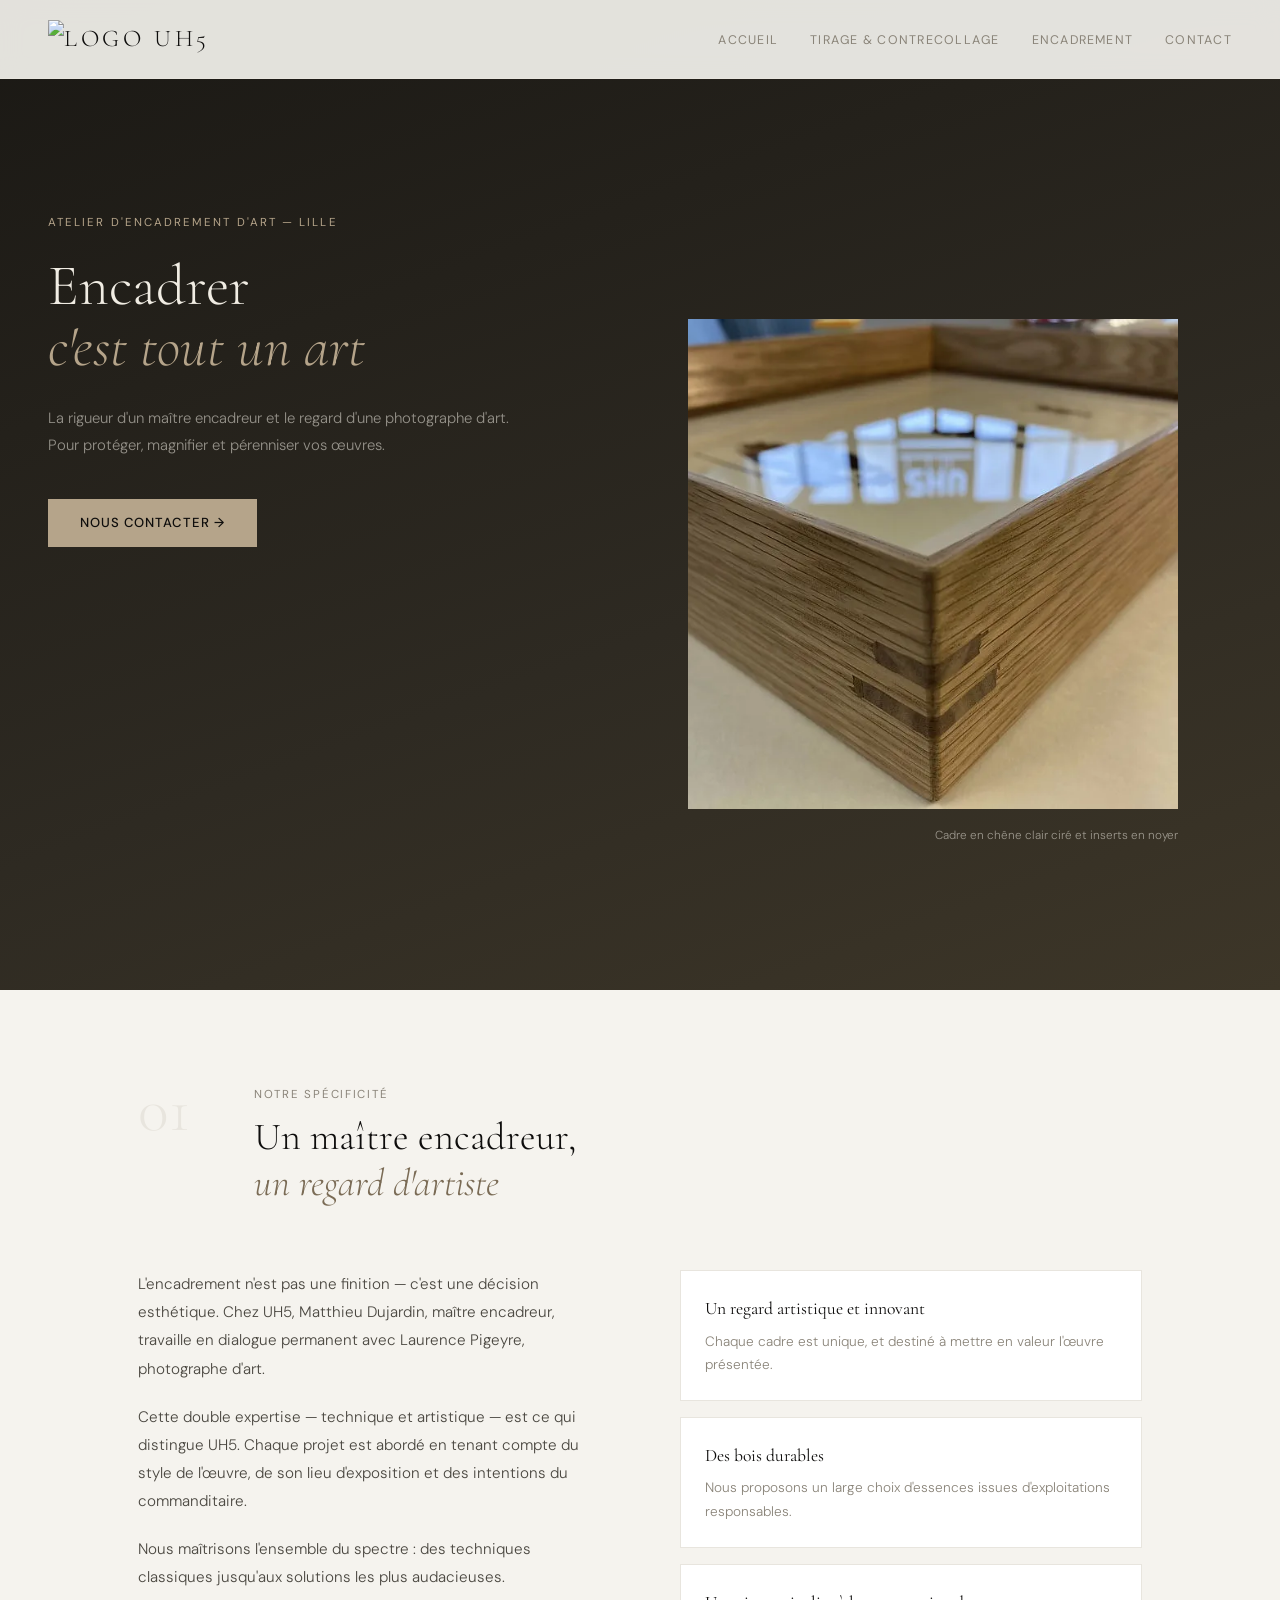
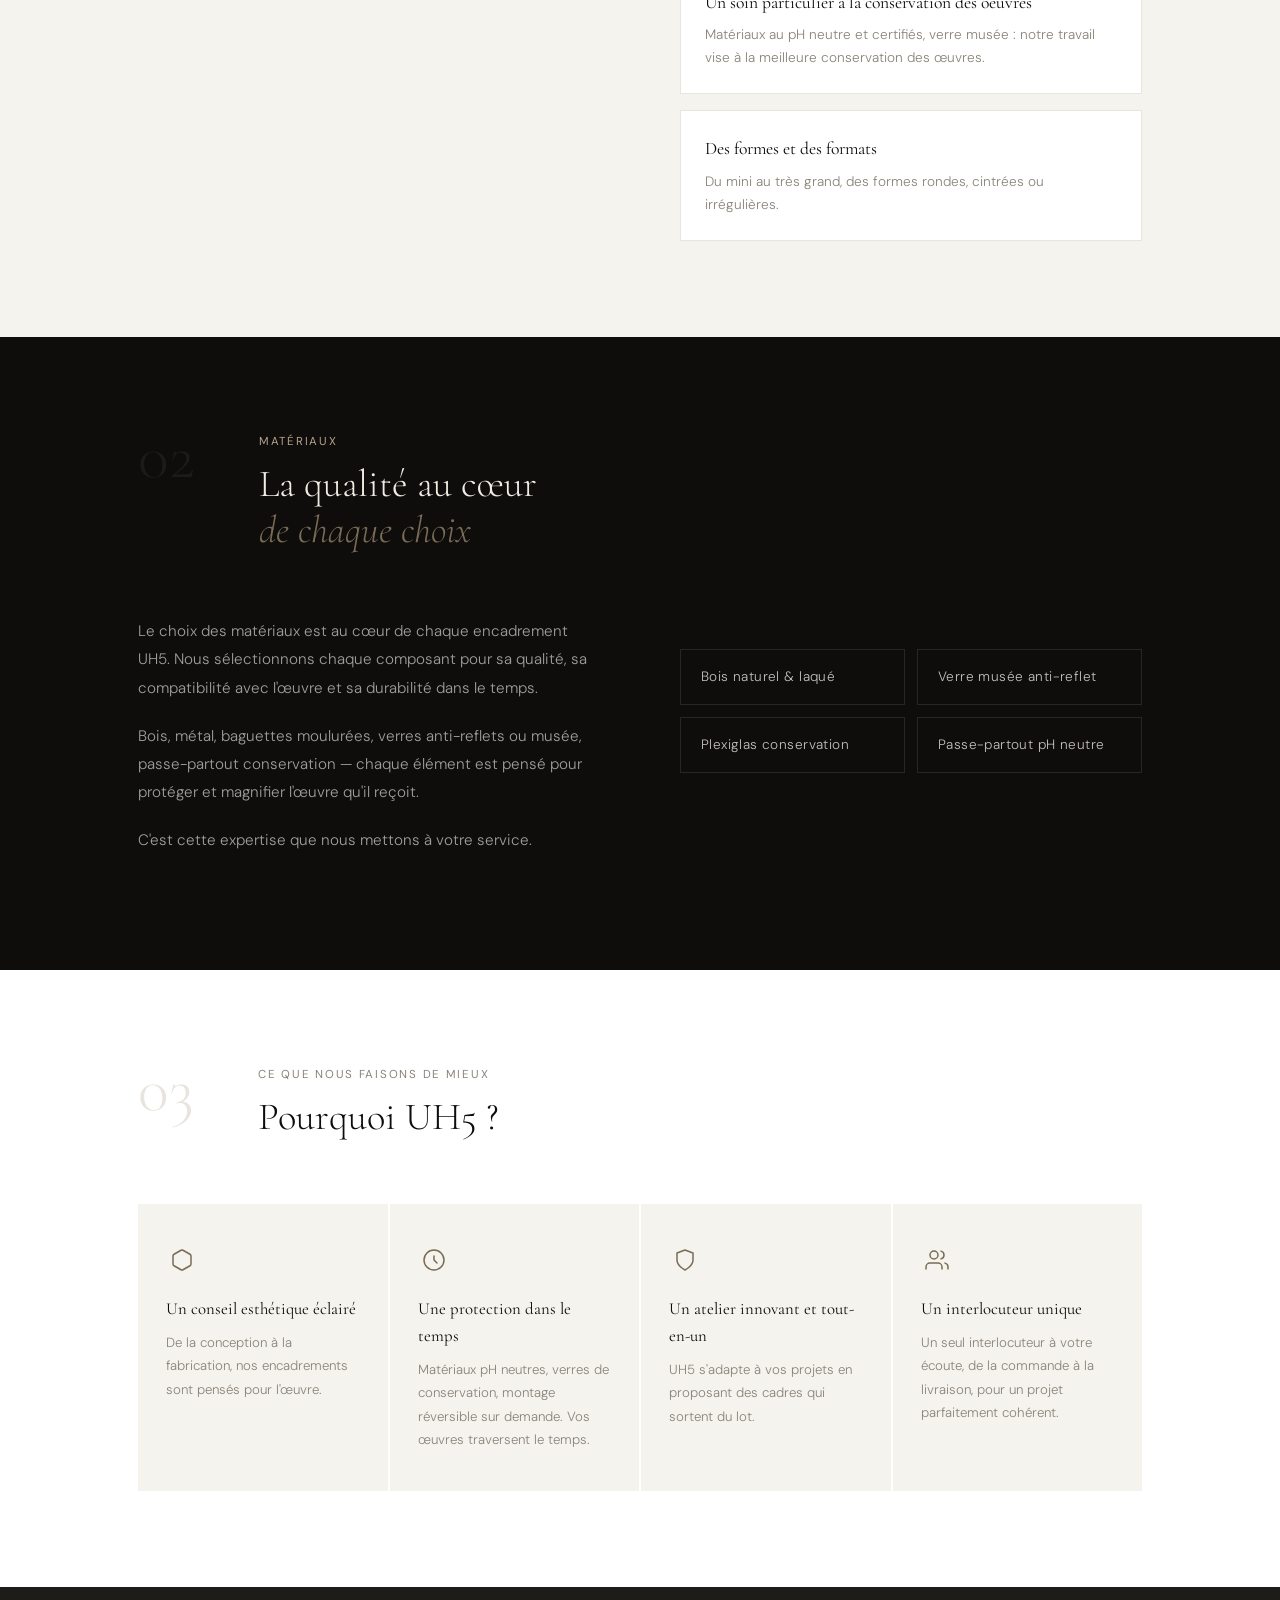
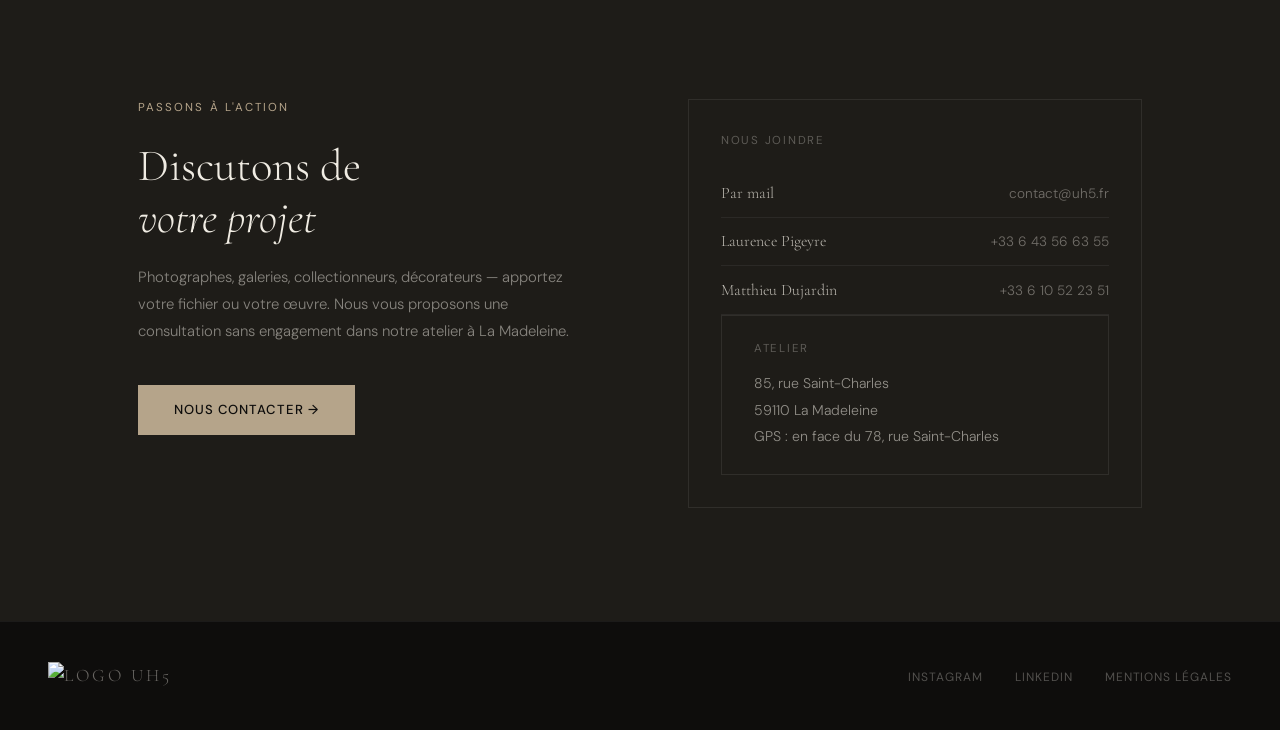
==== encadrement.html @ 442717b1 "MAJ après relecture Mai" ====
<!DOCTYPE html>
<html lang="fr">
<head>
  <meta charset="UTF-8">
  <meta name="viewport" content="width=device-width, initial-scale=1.0">
  <title>Encadrement sur-mesure à Lille – Maître Encadreur – UH5</title>
  <meta name="description" content="UH5 encadre vos œuvres, photographies et documents avec la rigueur d'un maître encadreur et le regard d'une photographe d'art. Atelier à La Madeleine, Lille (Nord). Sur-mesure, conservation, galerie.">
  <meta name="keywords" content="encadrement sur-mesure Lille, encadreur Roubaix, encadrement œuvre d'art Nord, caisse américaine Hauts-de-France, encadrement galerie Lille, encadrement photo fine art, maître encadreur Hauts-de-France">
  <link rel="canonical" href="https://www.uh5.fr/encadrement.html">
  <link rel="preconnect" href="https://fonts.googleapis.com">
  <link rel="preconnect" href="https://fonts.gstatic.com" crossorigin>
  <link href="https://fonts.googleapis.com/css2?family=Cormorant+Garamond:ital,wght@0,300;0,400;0,500;1,300;1,400&family=DM+Sans:wght@300;400;500&display=swap" rel="stylesheet">
  <link rel="stylesheet" href="style.css">
  <script src="https://github.com/ninefortyonestudio/uxnote/releases/download/v1.0.0/uxnote.min-v1.0.0.js"></script>
    <link rel="icon" href="./favicon.ico" type="image/x-icon">
  <link rel="shortcut icon" href="./favicon.ico" type="image/x-icon">


  
</head>
<body>

<!-- Navigation -->
  <nav>
    <a href="/" class="nav-logo"><img class="nav-logo-img" src="img/logo-uh5.png" alt="Logo UH5"></a>
    

    <ul class="nav-links">
      <li><a href="index.html">Accueil</a></li>
      <li><a href="tirage-contrecollage.html">Tirage & Contrecollage</a></li>
      <li><a href="encadrement.html">Encadrement</a></li>
     <!-- <li><a href="none">Journal</a></li> -->
      <li><a href="#contact">Contact</a></li>
    </ul>

    <button class="nav-burger" id="burger" aria-label="Menu" aria-expanded="false">
      <span></span>
      <span></span>
      <span></span>
    </button>
  </nav>

  <!-- Menu overlay -->
  <div class="nav-menu" id="nav-menu" role="dialog" aria-label="Navigation principale">
    <ul>
      <li><a href="index.html">Accueil</a></li>
      <li><a href="tirage-contrecollage.html">Tirage & Contrecollage</a></li>
      <li><a href="encadrement.html">Encadrement</a></li>
    <!--  <li><a href="xx">Journal</a></li> -->
      <li><a href="#contact">Contact</a></li>
    </ul>
    <div class="nav-menu-footer">
      <div class="nav-menu-address">
        85, rue Saint-Charles<br>
        59110 La Madeleine
      </div>
      <div class="nav-menu-tel">
        +33 6 43 56 63 55<br>
        +33 6 10 52 23 51
      </div>
    </div>
  </div>


<!-- Hero split -->
  <section class="hero">
    <div class="hero-left">
      <div class="hero-grain"></div>
      <div class="hero-left-content">
       <span class="hero-eyebrow">Atelier d'encadrement d'art — Lille</span>
        <h1 class="hero-title">Encadrer<br><em>c'est tout un art</em></h1>
        <p class="hero-tagline">La rigueur d'un maître encadreur et le regard d'une photographe d'art. Pour protéger, magnifier et pérenniser vos œuvres.</p>
        <a href="#contact" class="hero-cta">Nous contacter →</a>
      </div>
    </div>
     <div class="hero-right">
      <div class="hero-right-image-container">
      <img src="img/chene clair_DxO2.webp" alt="Atelier UH5 — Encadrement sur-mesure" class="hero-right-image">
       <p class="hero-legende">Cadre en chêne clair ciré et inserts en noyer</p>
      </div>
    </div>
  </section>


  <!-- Tirage Fine Art -->
  <section class="tirage-section">
    <div class="container">
      <div class="section-header">
        <div class="section-num">01</div>
        <div>
          <div class="section-label">Notre spécificité</div>
          <h2 class="section-title">Un maître encadreur,<br><em>un regard d'artiste</em></h2>
        </div>
      </div>
      <div class="tirage-grid">
        <div class="tirage-body">
          <p>L'encadrement n'est pas une finition — c'est une décision esthétique. Chez UH5, Matthieu Dujardin, maître encadreur, travaille en dialogue permanent avec Laurence Pigeyre, photographe d'art.</p>
          <p>Cette double expertise — technique et artistique — est ce qui distingue UH5. Chaque projet est abordé en tenant compte du style de l'œuvre, de son lieu d'exposition et des intentions du commanditaire.</p>
          <p>Nous maîtrisons l'ensemble du spectre : des techniques classiques jusqu'aux solutions les plus audacieuses.</p>

          
        </div>
        <div class="tirage-cards">
          <div class="tirage-card">
            <h3>Un regard artistique et innovant</h3>
            <p>Chaque cadre est unique, et destiné à mettre en valeur l'œuvre présentée.</p>
          </div>
          <div class="tirage-card">
            <h3>Des bois durables</h3>
            <p>Nous proposons un large choix d'essences issues d'exploitations responsables.</p>
          </div>
          <div class="tirage-card">
            <h3>Un soin particulier à la conservation des oeuvres</h3>
            <p>Matériaux au pH neutre et certifiés, verre musée : notre travail vise à la meilleure conservation des œuvres.</div>
          <div class="tirage-card">
            <h3>Des formes et des formats</h3>
            <p>Du mini au très grand, des formes rondes, cintrées ou irrégulières.</p>
          </div>
        </div>
      </div>
    </div>
  </section>

  <!-- Contrecollage -->
  <section class="contrecollage-section">
    <div class="container">
      <div class="section-header">
        <div class="section-num">02</div>
        <div>
          <div class="section-label">Matériaux</div>
          <h2 class="section-title">La qualité au cœur<br><em>de chaque choix</em></em></h2>
        </div>
      </div>
      <div class="cc-grid">
        <div class="cc-body">
          <p>Le choix des matériaux est au cœur de chaque encadrement UH5. Nous sélectionnons chaque composant pour sa qualité, sa compatibilité avec l'œuvre et sa durabilité dans le temps.</p>
          <p>Bois, métal, baguettes moulurées, verres anti-reflets ou musée, passe-partout conservation — chaque élément est pensé pour protéger et magnifier l'œuvre qu'il reçoit.</p>
          <p> C'est cette expertise que nous mettons à votre service.</p>
      
          
        </div>
        <div class="cc-supports">


            <div class="cc-support">Bois naturel & laqué</div>
            <div class="cc-support">Verre musée anti-reflet</div>
            <div class="cc-support">Plexiglas conservation</div>
            <div class="cc-support">Passe-partout pH neutre</div>
    
          </div>
      </div>
    </div>
  </section>

  <!-- Benefits -->
  <section class="benefits-section">
    <div class="container">
      <div class="section-header">
        <div class="section-num" style="color: var(--light-gray);">03</div>
        <div>
          <div class="section-label">Ce que nous faisons de mieux</div>
          <h2 class="section-title">Pourquoi UH5 ?</h2>
        </div>
      </div>
      <div class="benefits-grid">
        <div class="benefit-item">
          <div class="benefit-icon">
            <svg width="24" height="24" viewBox="0 0 24 24" fill="none" stroke-width="1.5" stroke-linecap="round" stroke-linejoin="round">
              <path d="M21 16V8a2 2 0 0 0-1-1.73l-7-4a2 2 0 0 0-2 0l-7 4A2 2 0 0 0 3 8v8a2 2 0 0 0 1 1.73l7 4a2 2 0 0 0 2 0l7-4A2 2 0 0 0 21 16z"/>
            </svg>
          </div>
          <h3>Un conseil esthétique éclairé</h3>
          <p>De la conception à la fabrication, nos encadrements sont pensés pour l'œuvre.</p>
        </div>
        <div class="benefit-item">
          <div class="benefit-icon">
             <svg width="24" height="24" viewBox="0 0 24 24" fill="none" stroke-width="1.5" stroke-linecap="round" stroke-linejoin="round">
              <circle cx="12" cy="12" r="10"/><path d="M12 8v4l3 3"/>
            </svg>
          </div>
          <h3>Une protection dans le temps</h3>
          <p>Matériaux pH neutres, verres de conservation, montage réversible sur demande. Vos œuvres traversent le temps.</p>
        </div>
        <div class="benefit-item">
          <div class="benefit-icon">
            <svg width="24" height="24" viewBox="0 0 24 24" fill="none" stroke-width="1.5" stroke-linecap="round" stroke-linejoin="round">
              <path d="M12 22s8-4 8-10V5l-8-3-8 3v7c0 6 8 10 8 10z"/>
            </svg>
          </div>
          <h3>Un atelier innovant et tout-en-un</h3>
          <p>UH5 s'adapte à vos projets en proposant des cadres qui sortent du lot.</p>
       </p>
        </div>
        <div class="benefit-item">
          <div class="benefit-icon">
            <svg width="24" height="24" viewBox="0 0 24 24" fill="none" stroke-width="1.5" stroke-linecap="round" stroke-linejoin="round">
              <path d="M17 21v-2a4 4 0 0 0-4-4H5a4 4 0 0 0-4 4v2"/><circle cx="9" cy="7" r="4"/><path d="M23 21v-2a4 4 0 0 0-3-3.87"/><path d="M16 3.13a4 4 0 0 1 0 7.75"/>
            </svg>
          </div>
          <h3>Un interlocuteur unique</h3>
          <p>Un seul interlocuteur à votre écoute, de la commande à la livraison, pour un projet parfaitement cohérent.</p>
        </div>
      </div>
    </div>
  </section>



 <!-- CTA / Contact -->
  <section class="cta-section" id="contact">
    <div class="container">
      <div class="cta-grid">
        <div class="cta-left">
          <div class="cta-eyebrow">Passons à l'action</div>
          <h2 class="cta-title">Discutons de<br><em>votre projet</em></h2>
          <p class="cta-text">Photographes, galeries, collectionneurs, décorateurs — apportez votre fichier ou votre œuvre. Nous vous proposons une consultation sans engagement dans notre atelier à La Madeleine.</p>
          <div class="cta-buttons">
            <a href="/cdn-cgi/l/email-protection#90f3fffee4f1f3e4d0e5f8a5bef6e2" class="btn-primary">Nous contacter →</a>
            </div>
        </div>
        <div class="cta-right">
          <div class="contact-block">
            <div class="contact-block-title">Nous joindre</div>
            <div class="contact-person">
              <span class="contact-name">Par mail</span>
              <span class="contact-tel">contact@uh5.fr</span>
            </div>
             <div class="contact-person">
              <span class="contact-name">Laurence Pigeyre</span>
               <span><a class="contact-tel" href="tel:0643566355">+33 6 43 56 63 55</a></span>
            </div>
            <div class="contact-person">
              <span class="contact-name">Matthieu Dujardin</span>
              <span><a class="contact-tel" href="tel:0610522351">+33 6 10 52 23 51</a></span>
            </div>
          <div class="address-block">
            <div class="address-title">Atelier</div>
            <div class="address-text">
              85, rue Saint-Charles<br>
              59110 La Madeleine<br>
              GPS : en face du 78, rue Saint-Charles
            </div>
          </div>
        </div>
      </div>
    </div>
  </section>

  <!-- Footer -->
  <footer>
    <span class="footer-logo"><img class="nav-logo-img" src="img/logo-uh5-w.png" alt="Logo UH5"></span>
    
     <ul class="footer-links">
      <li><a href="https://www.instagram.com/uh5_roubaix/">Instagram</a></li>
      <li><a href="https://www.linkedin.com/company/uh5/">Linkedin</a></li>
      <li><a href="mentions_legales.html">Mentions légales</a></li>
      </ul>
  </footer>

  <script>
    const burger = document.getElementById('burger');
    const menu = document.getElementById('nav-menu');

    burger.addEventListener('click', () => {
      const isOpen = menu.classList.toggle('is-open');
      burger.classList.toggle('is-open', isOpen);
      burger.setAttribute('aria-expanded', isOpen);
      document.body.style.overflow = isOpen ? 'hidden' : '';
    });

    // Fermer le menu au clic sur un lien
    menu.querySelectorAll('a').forEach(link => {
      link.addEventListener('click', () => {
        menu.classList.remove('is-open');
        burger.classList.remove('is-open');
        burger.setAttribute('aria-expanded', 'false');
        document.body.style.overflow = '';
      });
    });

    // Fermer avec Échap
    document.addEventListener('keydown', e => {
      if (e.key === 'Escape' && menu.classList.contains('is-open')) {
        menu.classList.remove('is-open');
        burger.classList.remove('is-open');
        burger.setAttribute('aria-expanded', 'false');
        document.body.style.overflow = '';
        burger.focus();
      }
    });
  </script>

</body>
</html>
---- style.css ----
:root {
      --black: #0e0d0c;
      --off-white: #f5f3ee;
      --warm-gray: #8a8479;
      --light-gray: #e8e5de;
      --accent: #b5a48a;
      --accent-dark: #7a6b55;
      --text: #2a2925;
      --serif: 'Cormorant Garamond', Georgia, serif;
      --sans: 'DM Sans', sans-serif;
    }

    *, *::before, *::after { box-sizing: border-box; margin: 0; padding: 0; }
    html { scroll-behavior: smooth; }
    body {
      font-family: var(--sans);
      background: var(--off-white);
      color: var(--text);
      font-size: 16px;
      line-height: 1.6;
      -webkit-font-smoothing: antialiased;
    }

    /* ─── NAV ─── */
    nav {
      position: fixed;
      top: 0; left: 0; right: 0;
      z-index: 200;
      display: flex;
      align-items: center;
      justify-content: space-between;
      padding: 1.25rem 3rem;
      background: rgba(245, 243, 238, 0.92);
      backdrop-filter: blur(12px);
      border-bottom: 1px solid var(--light-gray);
    }
    .nav-logo {
      font-family: var(--serif);
      font-size: 1.5rem;
      font-weight: 300;
      letter-spacing: .15em;
      text-transform: uppercase;
      color: var(--black);
      text-decoration: none;
      position: relative;
      z-index: 201;
    }

       .nav-logo-img {
      size: 48px;
    }

    /* Burger button & nav links */

    .nav-links {
      display: flex;
      gap: 2rem;
      list-style: none;
    }
    .nav-links a {
      font-size: .78rem;
      font-weight: 400;
      letter-spacing: .1em;
      text-transform: uppercase;
      color: var(--warm-gray);
      text-decoration: none;
      transition: color .2s;
    }
    .nav-links a:hover { color: var(--text); }

    .nav-burger {
      display: flex;
      flex-direction: column;
      justify-content: center;
      gap: 5px;
      width: 32px;
      height: 32px;
      background: none;
      border: none;
      cursor: pointer;
      padding: 0;
      position: relative;
      z-index: 201;
    }
    .nav-burger span {
      display: block;
      height: 1px;
      background: var(--black);
      transition: transform .35s cubic-bezier(.4,0,.2,1), opacity .2s, width .3s;
      transform-origin: center;
    }
    .nav-burger span:nth-child(1) { width: 24px; }
    .nav-burger span:nth-child(2) { width: 16px; }
    .nav-burger span:nth-child(3) { width: 20px; }

    /* Open state */
    .nav-burger.is-open span:nth-child(1) {
      width: 22px;
      transform: translateY(6px) rotate(45deg);
    }
    .nav-burger.is-open span:nth-child(2) {
      opacity: 0;
      transform: scaleX(0);
    }
    .nav-burger.is-open span:nth-child(3) {
      width: 22px;
      transform: translateY(-6px) rotate(-45deg);
    }

    /* Menu overlay */
    .nav-menu {
      position: fixed;
      inset: 0;
      z-index: 199;
      background: rgba(245, 243, 238, 0.98);
      backdrop-filter: blur(20px);
      display: flex;
      flex-direction: column;
      justify-content: center;
      padding: 6rem 3rem 3rem;
      opacity: 0;
      pointer-events: none;
      transition: opacity .35s cubic-bezier(.4,0,.2,1);
    }
    .nav-menu.is-open {
      opacity: 1;
      pointer-events: all;
    }
    .nav-menu ul {
      list-style: none;
      margin-bottom: auto;
    }
    .nav-menu ul li {
      overflow: hidden;
    }
    .nav-menu ul li a {
      display: block;
      font-family: var(--serif);
      font-size: clamp(2rem, 5vw, 3.5rem);
      font-weight: 300;
      color: var(--black);
      text-decoration: none;
      line-height: 1.1;
      padding: .6rem 0;
      border-bottom: 1px solid var(--light-gray);
      transform: translateY(30px);
      opacity: 0;
      transition: color .2s, transform .4s cubic-bezier(.4,0,.2,1), opacity .4s cubic-bezier(.4,0,.2,1);
    }
    .nav-menu ul li a em {
      font-style: italic;
      color: var(--accent-dark);
    }
    .nav-menu.is-open ul li a {
      transform: translateY(0);
      opacity: 1;
    }
    .nav-menu.is-open ul li:nth-child(1) a { transition-delay: .05s; }
    .nav-menu.is-open ul li:nth-child(2) a { transition-delay: .1s; }
    .nav-menu.is-open ul li:nth-child(3) a { transition-delay: .15s; }
    .nav-menu.is-open ul li:nth-child(4) a { transition-delay: .2s; }
    .nav-menu.is-open ul li:nth-child(5) a { transition-delay: .25s; }
    .nav-menu ul li a:hover { color: var(--accent-dark); }
    .nav-menu ul li a.active { color: var(--accent-dark); }

    .nav-menu-footer {
      border-top: 1px solid var(--light-gray);
      padding-top: 2rem;
      display: flex;
      justify-content: space-between;
      align-items: flex-end;
      opacity: 0;
      transform: translateY(10px);
      transition: opacity .4s .3s, transform .4s .3s;
    }
    .nav-menu.is-open .nav-menu-footer {
      opacity: 1;
      transform: translateY(0);
    }
    .nav-menu-address {
      font-size: .75rem;
      letter-spacing: .12em;
      text-transform: uppercase;
      color: var(--warm-gray);
      line-height: 2;
    }
    .nav-menu-tel {
      text-align: right;
      font-size: .78rem;
      font-weight: 300;
      color: var(--warm-gray);
      line-height: 2;
    }

    /* ─── HERO ─── */
    .hero {
      min-height: 110vh;
      background: linear-gradient(160deg, #1a1814 0%, #2e2a22 60%, #3d3628 100%);
      display: grid;
      grid-template-columns: 1fr 1fr;
      position: relative;
      overflow: hidden;
    }
    .hero-left {
      
      display: block;
      flex-direction: column;
      justify-content: flex-end;
      padding: 7rem 3rem 3rem;
      position: relative;
      overflow: hidden;
    }
    .hero-grain {
      position: absolute;
      inset: 0;
      opacity: .04;
      
    }
    .hero-left-content { position: relative; z-index: 2; }
    .hero-eyebrow {
      display: inline-block;
      font-size: .72rem;
      font-weight: 400;
      letter-spacing: .18em;
      text-transform: uppercase;
      color: var(--accent);
      margin-bottom: 1.5rem;
    }
    .hero-title {
      font-family: var(--serif);
      font-size: clamp(2.8rem, 4.5vw, 5rem);
      font-weight: 300;
      line-height: 1.05;
      color: #f0ece3;
      margin-bottom: 1.75rem;
    }
    .hero-title em { font-style: italic; color: var(--accent); }
    .hero-tagline {
      font-size: .93rem;
      font-weight: 300;
      color: rgba(240,236,227,.55);
      line-height: 1.8;
      max-width: 90%;
      margin-bottom: 2.5rem;
    }
    .hero-legende {
      font-size: .73rem;
      font-weight: 300;
      color: rgba(240,236,227,.55);
      line-height: 1.8;
      max-width: 90%;
      margin-top: 1rem;
      margin-bottom: 1rem;
      text-align: end;
    }


    .hero-cta {
      display: inline-flex;
      align-items: center;
      gap: .75rem;
      padding: .85rem 2rem;
      background: var(--accent);
      color: var(--black);
      font-size: .82rem;
      font-weight: 500;
      letter-spacing: .08em;
      text-transform: uppercase;
      text-decoration: none;
      transition: background .2s, gap .2s;
    }
    .hero-cta:hover { background: #c4b49a; gap: 1rem; }


 
    .hero-right {
      display: flex;
      flex-direction: column;
      justify-content: flex-end;
      padding: 2rem 3rem 2rem;
      position: relative;
    }

 .hero-right-image-container {

      display: block;
    }


    .hero-right-image {
      display: block;
      width: 90%;
      aspect-ratio: 1 / 1;
      object-fit: cover;
      
    }

    .hero-right-top {
      position: absolute;
      top: 2rem; left: 3rem; right: 3rem;
    }

    /* ─── LAYOUT ─── */
    .container {
      max-width: 1100px;
      margin: 0 auto;
      padding: 0 3rem;
    }
    section { padding: 6rem 0; }

    .section-header {
      display: flex;
      align-items: flex-start;
      gap: 4rem;
      margin-bottom: 4rem;
    }
    .section-num {
      font-family: var(--serif);
      font-size: 4rem;
      font-weight: 300;
      color: var(--light-gray);
      line-height: 1;
      flex-shrink: 0;
      margin-top: -.5rem;
    }
    .section-label {
      font-size: .72rem;
      font-weight: 400;
      letter-spacing: .15em;
      text-transform: uppercase;
      color: var(--warm-gray);
      margin-bottom: .6rem;
    }
    .section-title {
      font-family: var(--serif);
      font-size: clamp(1.8rem, 3vw, 2.6rem);
      font-weight: 300;
      line-height: 1.2;
      color: var(--black);
    }
    .section-title em { font-style: italic; color: var(--accent-dark); }

    /* ─── QUI SOMMES-NOUS ─── */
    .about-section { background: var(--off-white); }
    .about-grid {
      display: grid;
      grid-template-columns: 1fr 1fr;
      gap: 5rem;
      align-items: start;
    }
    .about-body p {
      font-size: .95rem;
      font-weight: 300;
      line-height: 1.85;
      color: #4a4740;
      margin-bottom: 1.25rem;
    }
    .about-values {
      margin-top: 2rem;
      border-top: 1px solid var(--light-gray);
    }
    .about-value {
      display: flex;
      gap: 1.25rem;
      padding: 1.1rem 0;
      border-bottom: 1px solid var(--light-gray);
      align-items: baseline;
    }
    .about-value-label {
      font-size: .72rem;
      letter-spacing: .12em;
      text-transform: uppercase;
      color: var(--accent-dark);
      flex-shrink: 0;
      width: 90px;
    }
    .about-value p {
      font-size: .87rem;
      font-weight: 300;
      color: var(--warm-gray);
      line-height: 1.6;
      margin-bottom: 0;
    }
    .team-grid {
      display: flex;
      flex-direction: column;
      gap: 1px;
      background: var(--light-gray);
    }
    .team-member {
      background: #fff;
      padding: 1.75rem;
      display: flex;
      justify-content: space-between;
      align-items: flex-start;
      gap: 1.5rem;
    }
    .team-member-info { flex: 1; }
    .team-member-name {
      font-family: var(--serif);
      font-size: 1.25rem;
      font-weight: 400;
      color: var(--black);
      margin-bottom: .2rem;
    }
    .team-member-role {
      font-size: .75rem;
      letter-spacing: .1em;
      text-transform: uppercase;
      color: var(--warm-gray);
      margin-bottom: .6rem;
    }
    .team-member-desc {
      font-size: .85rem;
      font-weight: 300;
      color: var(--warm-gray);
      line-height: 1.7;
    }
    .team-member-initial {
      font-family: var(--serif);
      font-size: 3rem;
      font-weight: 300;
      color: var(--light-gray);
      line-height: 1;
      flex-shrink: 0;
    }

    /* ─── SERVICES ─── */
    .services-section { background: var(--black); }
    .services-section .section-num { color: rgba(255,255,255,.05); }
    .services-section .section-label { color: var(--accent); }
    .services-section .section-title { color: #f0ece3; }
    .services-grid {
      display: grid;
      grid-template-columns: repeat(3, 1fr);
      gap: 1px;
      background: rgba(255,255,255,.06);
    }
    .service-card {
      background: #1a1814;
      padding: 2.5rem 2rem 2rem;
      display: flex;
      flex-direction: column;
      gap: 1rem;
      transition: background .25s;
      position: relative;
      overflow: hidden;
    }
    .service-card::before {
      content: '';
      position: absolute;
      top: 0; left: 0; right: 0;
      height: 1px;
      background: var(--accent);
      transform: scaleX(0);
      transform-origin: left;
      transition: transform .3s;
    }
    .service-card:hover { background: #221e18; }
    .service-card:hover::before { transform: scaleX(1); }
    .service-card-num {
      font-family: var(--serif);
      font-size: .85rem;
      font-weight: 300;
      color: rgba(181,164,138,.4);
      letter-spacing: .1em;
    }
    .service-card h3 {
      font-family: var(--serif);
      font-size: 1.4rem;
      font-weight: 300;
      color: #f0ece3;
      line-height: 1.2;
    }
    .service-card p {
      font-size: .85rem;
      font-weight: 300;
      color: rgba(240,236,227,.5);
      line-height: 1.75;
      flex: 1;
    }
    .service-card-link {
      display: inline-flex;
      align-items: center;
      gap: .5rem;
      font-size: .78rem;
      letter-spacing: .1em;
      text-transform: uppercase;
      color: var(--accent);
      text-decoration: none;
      transition: gap .2s;
      margin-top: .5rem;
    }
    .service-card-link:hover { gap: .8rem; }
    .service-specs {
      margin-top: .5rem;
      padding-top: 1.25rem;
      border-top: 1px solid rgba(255,255,255,.07);
      display: flex;
      flex-direction: column;
      gap: .4rem;
    }
    .service-spec {
      font-size: .78rem;
      font-weight: 300;
      color: rgba(240,236,227,.3);
      display: flex;
      align-items: center;
      gap: .5rem;
    }
    .service-spec::before {
      content: '·';
      color: var(--accent);
    }

    /* ─── ENGAGEMENT ─── */
    .engagement-section { background: var(--off-white); border-top: 1px solid var(--light-gray); }
    .engagement-grid {
      display: grid;
      grid-template-columns: repeat(4, 1fr);
      gap: 2px;
      background: var(--light-gray);
    }
    .engagement-item {
      background: var(--off-white);
      padding: 2.5rem 2rem;
      transition: background .2s;
    }
    .engagement-item:hover { background: #eceae3; }
    .engagement-num {
      font-family: var(--serif);
      font-size: 2.5rem;
      font-weight: 300;
      color: var(--accent);
      line-height: 1;
      margin-bottom: 1rem;
    }
    .engagement-item h3 {
      font-family: var(--serif);
      font-size: 1.1rem;
      font-weight: 400;
      color: var(--black);
      margin-bottom: .5rem;
    }
    .engagement-item p {
      font-size: .85rem;
      font-weight: 300;
      color: var(--warm-gray);
      line-height: 1.75;
    }
   .divide-section { background: var(--black);padding: 0; height: 1px; }

    /* ─── RÉFÉRENCES ─── */
    .ref-section { background: var(--off-white); }

    .ref-header {
      display: flex;
      align-items: flex-start;
      gap: 4rem;
      margin-bottom: 4rem;
    }
    .ref-num {
      font-family: var(--serif);
      font-size: 4rem;
      font-weight: 300;
      color: var(--light-gray);
      line-height: 1;
      flex-shrink: 0;
      margin-top: -.5rem;
    }
    .ref-label {
      font-size: .72rem;
      font-weight: 400;
      letter-spacing: .15em;
      text-transform: uppercase;
      color: var(--warm-gray);
      margin-bottom: .6rem;
    }
    .ref-title {
      font-family: var(--serif);
      font-size: clamp(1.8rem, 3vw, 2.6rem);
      font-weight: 300;
      line-height: 1.2;
      color: var(--black);
    }
    .ref-title em { font-style: italic; color: var(--accent-dark); }
    .ref-subtitle {
      font-family: var(--sans);
      font-style: italic;
      font-size: .95rem;
      line-height: 1.85;
      font-weight: 300;
      color: #4a4740;
      margin-top: 1.25rem;
      margin-bottom: 1.25rem;

    }

    .ref-body {
      display: grid;
      grid-template-columns: 1fr 1fr;
      gap: 5rem;
      align-items: start;
    }

    /* Photos */
    .ref-photos {
      display: grid;
      grid-template-columns: 1fr 1fr;
      gap: 8px;
    }
    .ref-photo {
      background: var(--light-gray);
      overflow: hidden;
      aspect-ratio: 1 / 1;
    }
    .ref-photo--large {
      grid-column: span 2;
      aspect-ratio: 2 / 1;
    }
    .ref-photo img {
      width: 100%;
      height: 100%;
      object-fit: cover;
      display: block;
    }

    /* Clients */
    .ref-right {
      display: flex;
      flex-direction: column;
      gap: 3rem;
    }
    .ref-clients-label {
      font-size: .72rem;
      font-weight: 400;
      letter-spacing: .15em;
      text-transform: uppercase;
      color: var(--warm-gray);
      margin-bottom: 1.25rem;
    }
    .ref-clients-list {
      display: flex;
      flex-wrap: wrap;
      align-items: center;
      gap: .35rem .1rem;
      line-height: 1.8;
    }
    .ref-client-name {
      font-family: var(--serif);
      font-size: 1.1rem;
      font-weight: 400;
      color: var(--text);
    }
    .ref-client-sep {
      display: inline-block;
      width: 5px;
      height: 5px;
      border-radius: 50%;
      background: var(--accent);
      flex-shrink: 0;
      margin: 0 .5rem;
      vertical-align: middle;
    }

    /* Témoignage */
    .ref-testimonial {
      padding: 2rem;
      border: 1px solid var(--light-gray);
      background: #fff;
      position: relative;
    }
    .ref-testimonial::before {
      content: '\201C';
      font-family: var(--serif);
      font-size: 5rem;
      font-weight: 300;
      line-height: .8;
      color: var(--light-gray);
      position: absolute;
      top: 1.25rem;
      left: 1.5rem;
      pointer-events: none;
    }
    .ref-testimonial-text {
      font-family: var(--serif);
      font-size: 1.15rem;
      font-weight: 300;
      font-style: italic;
      line-height: 1.7;
      color: var(--text);
      padding-top: 2rem;
      position: relative;
      z-index: 1;
    }
    .ref-testimonial-author {
      margin-top: 1.25rem;
      padding-top: 1.25rem;
      border-top: 1px solid var(--light-gray);
    }
    .ref-testimonial-name {
      font-size: .88rem;
      font-weight: 400;
      color: var(--text);
    }
    .ref-testimonial-role {
      font-size: .75rem;
      letter-spacing: .1em;
      text-transform: uppercase;
      color: var(--warm-gray);
      margin-top: .15rem;
    }

      /* TIRAGE SECTION */
    .tirage-section { background: var(--off-white); }
    .tirage-grid {
      display: grid;
      grid-template-columns: 1fr 1fr;
      gap: 5rem;
      align-items: start;
    }
    .tirage-body p {
      font-size: .95rem;
      font-weight: 300;
      line-height: 1.85;
      color: #4a4740;
      margin-bottom: 1.25rem;
    }
    .specs-list {
      list-style: none;
      margin-top: 2rem;
      border-top: 1px solid var(--light-gray);
      padding-top: 1.5rem;
    }
    .specs-list li {
      display: flex;
      justify-content: space-between;
      align-items: baseline;
      padding: .65rem 0;
      border-bottom: 1px solid var(--light-gray);
      font-size: .85rem;
    }
    .specs-list .spec-key {
      font-weight: 300;
      color: var(--warm-gray);
      letter-spacing: .05em;
    }
    .specs-list .spec-val {
      font-weight: 400;
      color: var(--text);
      text-align: right;
    }
    .tirage-cards {
      display: flex;
      flex-direction: column;
      gap: 1rem;
    }
    .tirage-card {
      padding: 1.5rem;
      border: 1px solid var(--light-gray);
      background: #fff;
      position: relative;
      transition: border-color .2s;
    }
    .tirage-card:hover { border-color: var(--accent); }
    .tirage-card::before {
      content: '';
      position: absolute;
      top: 0; left: 0;
      width: 2px; height: 100%;
      background: var(--accent);
      transform: scaleY(0);
      transform-origin: top;
      transition: transform .25s;
    }
    .tirage-card:hover::before { transform: scaleY(1); }
    .tirage-card h3 {
      font-family: var(--serif);
      font-size: 1.1rem;
      font-weight: 400;
      margin-bottom: .4rem;
      color: var(--black);
    }
    .tirage-card p {
      font-size: .85rem;
      font-weight: 300;
      color: var(--warm-gray);
      line-height: 1.7;
    }

    /* CONTRE-COLLAGE */
    .contrecollage-section {
      background: var(--black);
      color: #f0ece3;
    }
    .contrecollage-section .section-num { color: rgba(255,255,255,.06); }
    .contrecollage-section .section-label { color: var(--accent); }
    .contrecollage-section .section-title { color: #f0ece3; }
    .cc-grid {
      display: grid;
      grid-template-columns: 1fr 1fr;
      gap: 5rem;
      align-items: start;
    }
    .cc-body p {
      font-size: .95rem;
      font-weight: 300;
      line-height: 1.85;
      color: rgba(240,236,227,.65);
      margin-bottom: 1.25rem;
    }
    .cc-supports {
      display: grid;
      grid-template-columns: 1fr 1fr;
      gap: .75rem;
      margin-top: 2rem;
    }
    .cc-support {
      padding: 1rem 1.25rem;
      border: 1px solid rgba(255,255,255,.1);
      font-size: .85rem;
      font-weight: 300;
      color: rgba(240,236,227,.8);
      letter-spacing: .03em;
    }
    .cc-process {
      padding-left: 2rem;
      border-left: 1px solid rgba(181,164,138,.2);
    }
    .cc-process-title {
      font-family: var(--serif);
      font-size: 1.3rem;
      font-weight: 300;
      color: var(--accent);
      margin-bottom: 2rem;
      font-style: italic;
    }
    .cc-step {
      display: flex;
      gap: 1.25rem;
      margin-bottom: 2rem;
    }
    .cc-step-num {
      font-family: var(--serif);
      font-size: .85rem;
      font-weight: 300;
      color: rgba(181,164,138,.5);
      padding-top: .1rem;
      flex-shrink: 0;
      width: 24px;
    }
    .cc-step-content h4 {
      font-size: .9rem;
      font-weight: 400;
      color: #f0ece3;
      margin-bottom: .25rem;
    }
    .cc-step-content p {
      font-size: .83rem;
      font-weight: 300;
      color: rgba(240,236,227,.5);
      line-height: 1.7;
      margin-bottom: 0;
    }

    /* BENEFITS */
    .benefits-section { background: #fff; }
    .benefits-grid {
      display: grid;
      grid-template-columns: repeat(4, 1fr);
      gap: 2px;
    }
    .benefit-item {
      padding: 2.5rem 1.75rem;
      background: var(--off-white);
      transition: background .2s;
    }
    .benefit-item:hover { background: #eceae3; }
    .benefit-icon {
      width: 32px;
      height: 32px;
      margin-bottom: 1.25rem;
      display: flex;
      align-items: center;
      justify-content: center;
    }
    .benefit-icon svg { stroke: var(--accent-dark); }
    .benefit-item h3 {
      font-family: var(--serif);
      font-size: 1.05rem;
      font-weight: 400;
      color: var(--black);
      margin-bottom: .5rem;
    }
    .benefit-item p {
      font-size: .83rem;
      font-weight: 300;
      color: var(--warm-gray);
      line-height: 1.75;
    }

   

    /* ─── CTA FINAL ─── */
     
    .cta-section {
      background: #1e1c18;
      padding: 7rem 0;
    }
    .cta-grid {
      display: grid;
      grid-template-columns: 1fr 1fr;
      gap: 6rem;
      align-items: start;
    }
    .cta-left { }
    .cta-eyebrow {
      font-size: .72rem;
      letter-spacing: .18em;
      text-transform: uppercase;
      color: var(--accent);
      margin-bottom: 1.5rem;
    }
    .cta-title {
      font-family: var(--serif);
      font-size: clamp(2rem, 3.5vw, 3rem);
      font-weight: 300;
      color: #f0ece3;
      line-height: 1.15;
      margin-bottom: 1.25rem;
    }
    .cta-title em { font-style: italic; }
    .cta-text {
      font-size: .93rem;
      font-weight: 300;
      color: rgba(240,236,227,.5);
      line-height: 1.8;
      margin-bottom: 2.5rem;
    }
    .cta-buttons {
      display: flex;
      gap: 1rem;
      flex-wrap: wrap;
    }
    .btn-primary {
      display: inline-flex;
      align-items: center;
      gap: .6rem;
      padding: .9rem 2.25rem;
      background: var(--accent);
      color: var(--black);
      font-size: .82rem;
      font-weight: 500;
      letter-spacing: .08em;
      text-transform: uppercase;
      text-decoration: none;
      transition: background .2s;
    }
    .btn-primary:hover { background: #c4b49a; }
    .btn-secondary {
      display: inline-flex;
      align-items: center;
      gap: .6rem;
      padding: .9rem 2.25rem;
      border: 1px solid rgba(255,255,255,.15);
      color: rgba(240,236,227,.65);
      font-size: .82rem;
      font-weight: 400;
      letter-spacing: .08em;
      text-transform: uppercase;
      text-decoration: none;
      transition: border-color .2s, color .2s;
    }
    .btn-secondary:hover { border-color: rgba(255,255,255,.4); color: #f0ece3; }

    .cta-right { }
    .contact-block {
      padding: 2rem;
      border: 1px solid rgba(255,255,255,.08);
      margin-bottom: 1px;
    }
    .contact-block-title {
      font-size: .72rem;
      letter-spacing: .15em;
      text-transform: uppercase;
      color: rgba(240,236,227,.3);
      margin-bottom: 1.25rem;
    }
    .contact-person {
      display: flex;
      justify-content: space-between;
      align-items: baseline;
      padding: .65rem 0;
      border-bottom: 1px solid rgba(255,255,255,.06);
    }
    .contact-person:last-child { border-bottom: none; }
    .contact-name {
      font-family: var(--serif);
      font-size: 1rem;
      font-weight: 300;
      color: rgba(240,236,227,.75);
    }
    .contact-tel {
      font-size: .85rem;
      font-weight: 300;
      color: rgba(240,236,227,.4);
      text-decoration: none;
      
      ;
    }
    .address-block {
      padding: 1.5rem 2rem;
      border: 1px solid rgba(255,255,255,.08);
    }
    .address-title {
      font-size: .72rem;
      letter-spacing: .15em;
      text-transform: uppercase;
      color: rgba(240,236,227,.3);
      margin-bottom: .75rem;
    }
    .address-text {
      font-size: .88rem;
      font-weight: 300;
      color: rgba(240,236,227,.55);
      line-height: 1.9;
    }

    /* ─── FOOTER ─── */
    footer {
      background: var(--black);
      padding: 2.5rem 3rem;
      display: flex;
      align-items: center;
      justify-content: space-between;
      border-top: 1px solid rgba(255,255,255,.06);
    }
    .footer-logo {
      font-family: var(--serif);
      font-size: 1.1rem;
      font-weight: 300;
      letter-spacing: .18em;
      text-transform: uppercase;
      color: rgba(240,236,227,.4);
    }
    .footer-links {
      display: flex;
      gap: 2rem;
      list-style: none;
    }
    .footer-links a {
      font-size: .75rem;
      letter-spacing: .08em;
      text-transform: uppercase;
      color: rgba(240,236,227,.3);
      text-decoration: none;
      transition: color .2s;
    }
    .footer-links a:hover { color: rgba(240,236,227,.7); }

    /* ─── ANIMATIONS ─── */
    @keyframes fadeUp {
      from { opacity: 0; transform: translateY(20px); }
      to { opacity: 1; transform: translateY(0); }
    }
    .hero-eyebrow { animation: fadeUp .7s ease both; }
    .hero-title { animation: fadeUp .7s .15s ease both; }
    .hero-tagline { animation: fadeUp .7s .3s ease both; }
    .hero-cta { animation: fadeUp .7s .45s ease both; }
    .hero-right-image {animation: fadeUp .7s .45s ease both; }
    .hero-legende {animation: fadeUp .7s .45s ease both; }


    /* ─── RESPONSIVE ─── */
    @media (max-width: 960px) {
    
      nav { padding: 1rem 1.5rem; }
      .nav-menu { padding: 5rem 1.5rem 2rem; }
      .hero { grid-template-columns: 1fr; min-height: auto; }
      .hero-left { min-height: 90vh; padding: 7rem 1.5rem 4rem; }
      .hero-right { padding: 3rem 1.5rem; }
      .hero-right-top { position: static; margin-bottom: 2rem; }
      .container { padding: 0 1.5rem; }
      section { padding: 4rem 0; }
      .about-grid { grid-template-columns: 1fr; gap: 3rem; }
      .services-grid { grid-template-columns: 1fr; }
      .engagement-grid { grid-template-columns: 1fr 1fr; }
      .section-header { gap: 1.5rem; }
      .section-num { font-size: 2.5rem; }
      .cta-grid { grid-template-columns: 1fr; gap: 3rem; }
      footer { flex-direction: column; gap: 1.5rem; text-align: center; }
      .footer-links { justify-content: center; }
       .ref-header { gap: 1.5rem; }
      .ref-num { font-size: 2.5rem; }
      .ref-body { grid-template-columns: 1fr; gap: 3rem; }
    }
    
    @media (max-width: 600px) {
      .engagement-grid { grid-template-columns: 1fr; }
      .cta-buttons { flex-direction: column; }
    }
    
    

    @media (width > 960px) {
    .nav-links {
    display : flex ;
      }
    .nav-burger {
    display : none ;
      }
    .hero-right-image-container {
      display : block;
    }
    }

     @media (width < 960px) {
   
    .nav-links {
    display : none ;
      }
    .nav-burger {
    display : flex ;  
    }
    .hero-right-image-container {
      display : none;
    }
     }
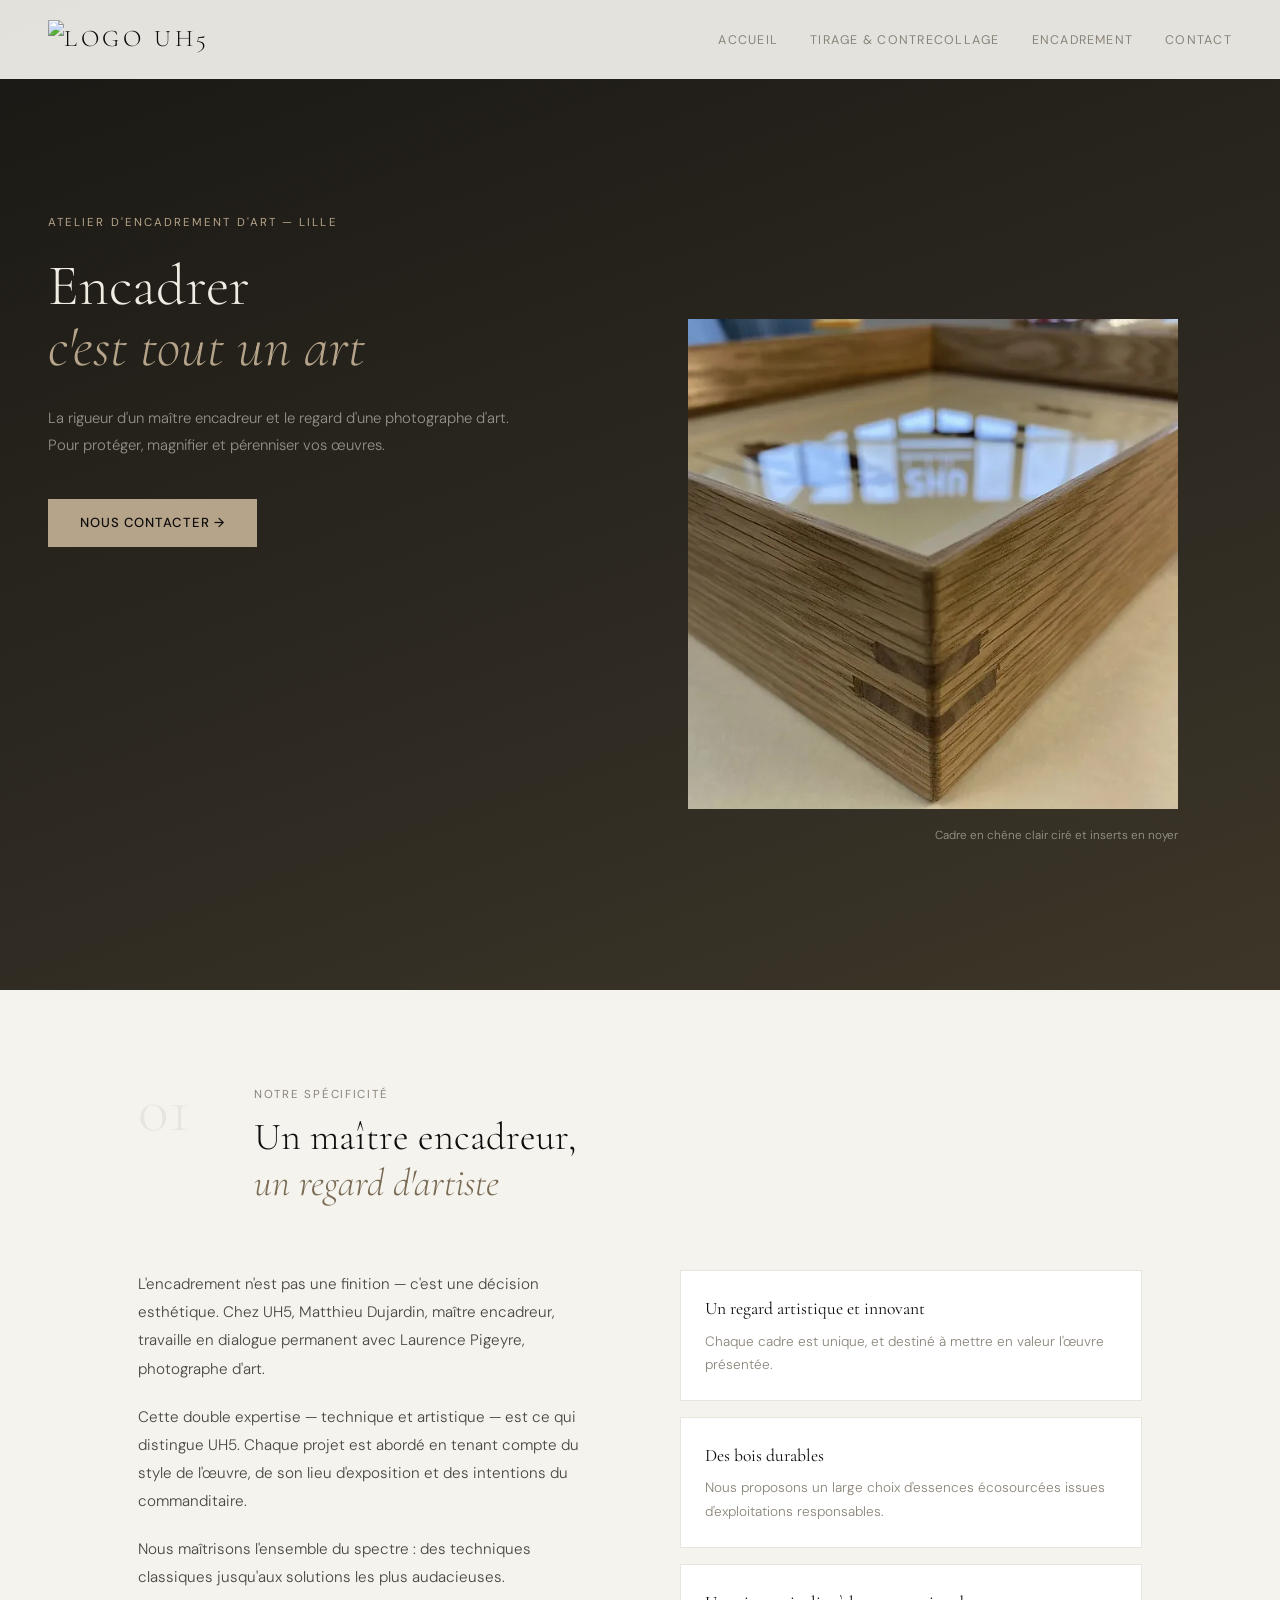
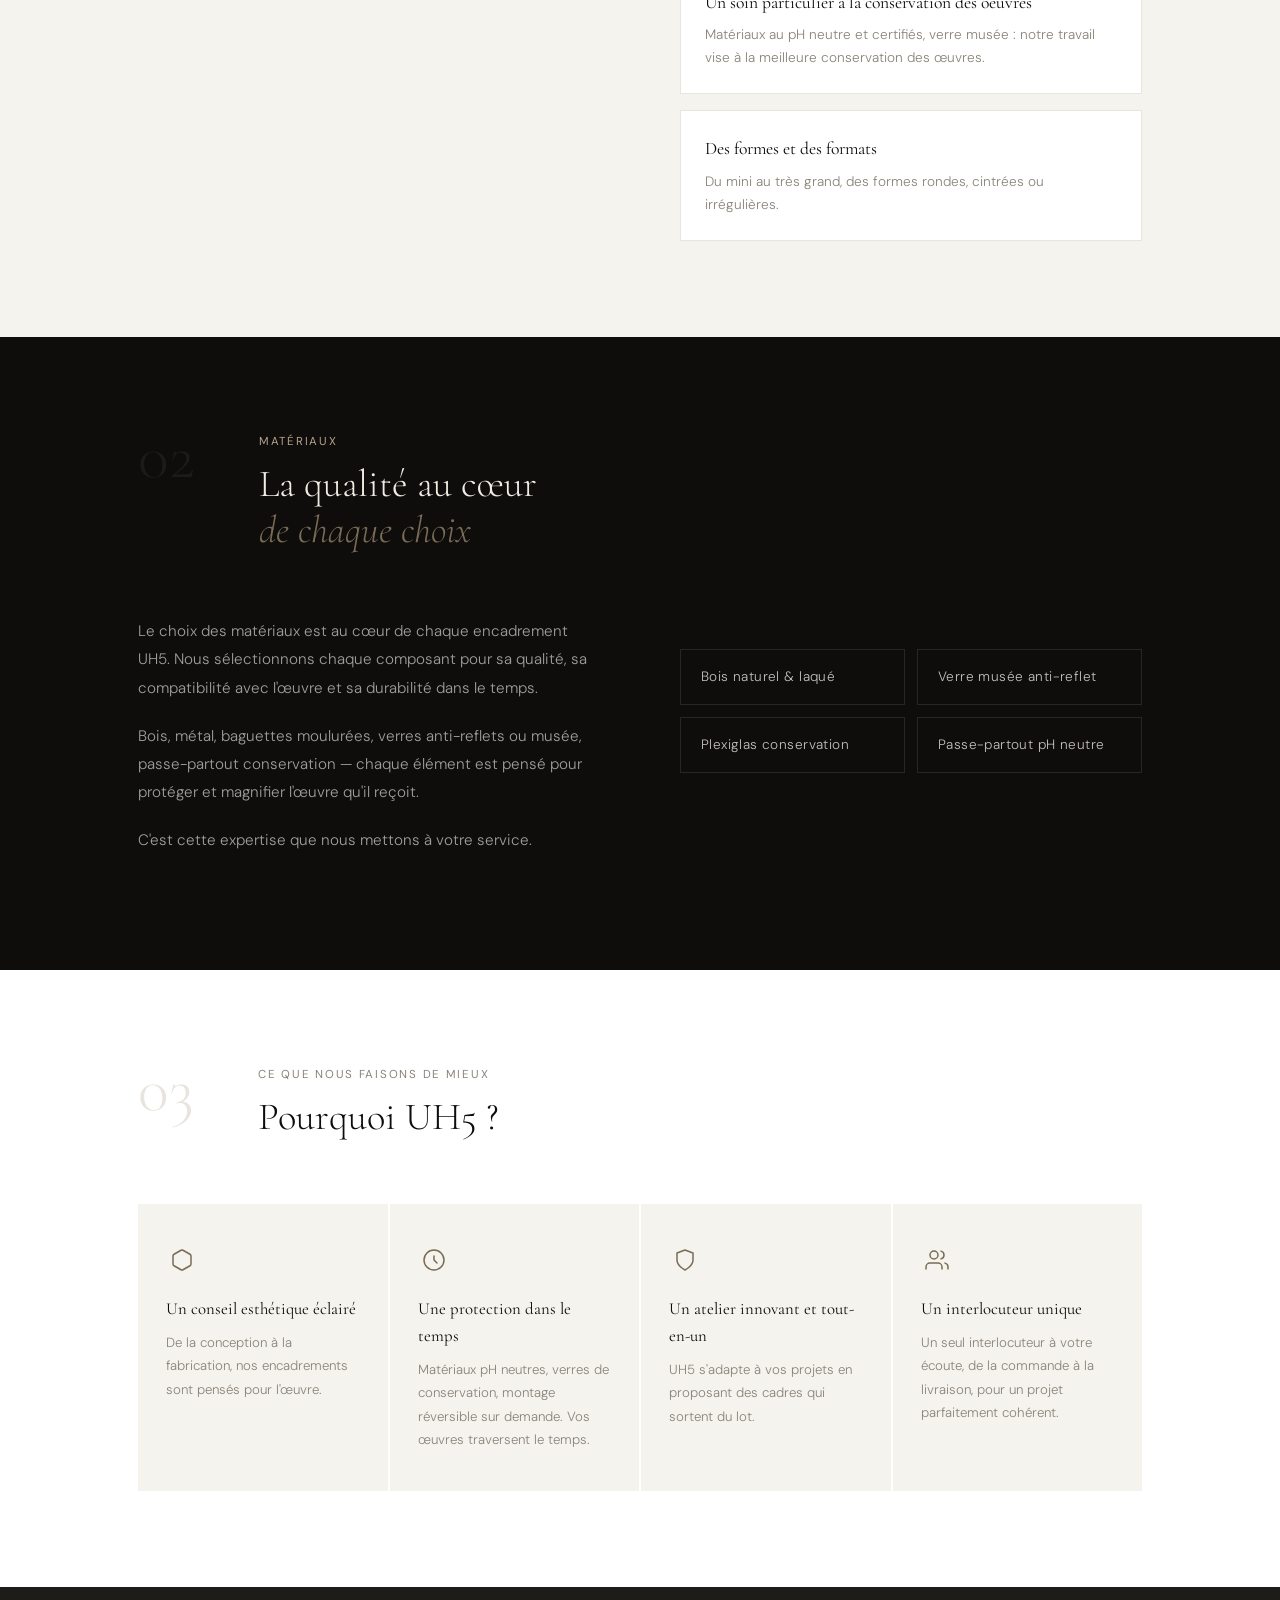
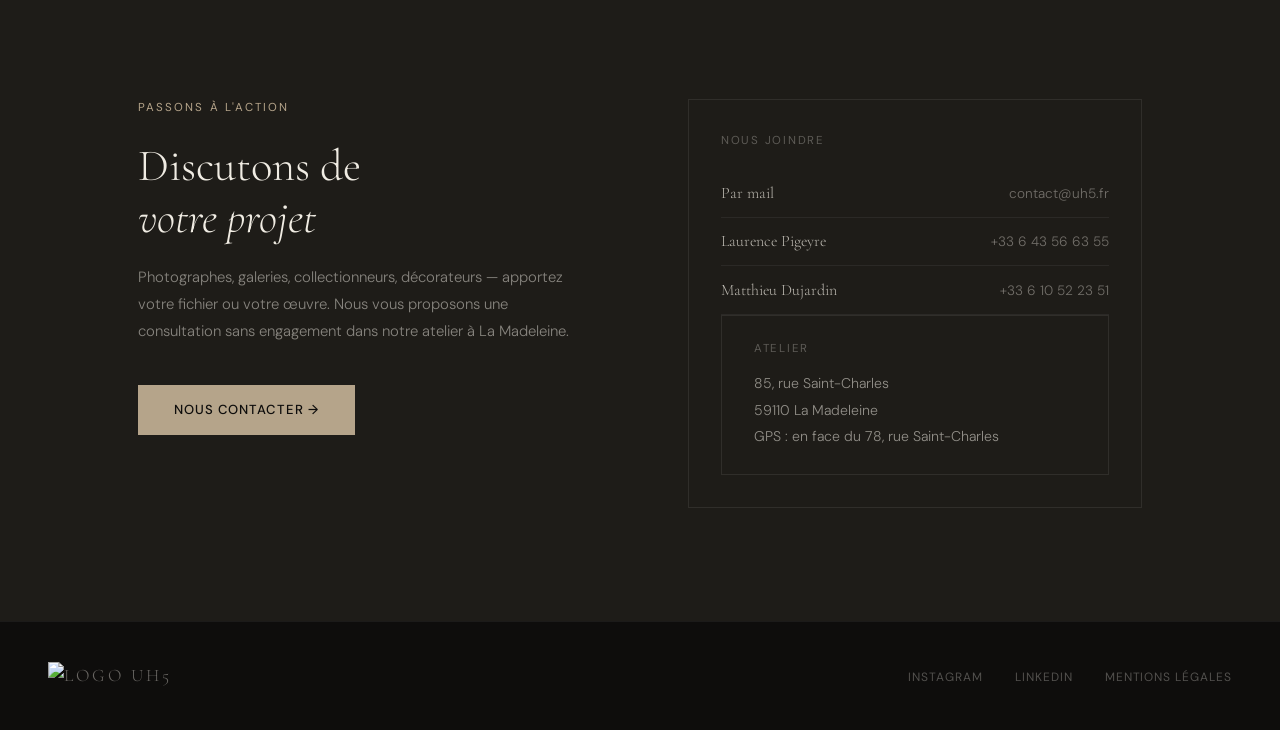
==== commit 7baa6966: "typos" ====
--- a/encadrement.html
+++ b/encadrement.html
@@ -107,7 +107,7 @@
           </div>
           <div class="tirage-card">
             <h3>Des bois durables</h3>
-            <p>Nous proposons un large choix d'essences issues d'exploitations responsables.</p>
+            <p>Nous proposons un large choix d'essences écosourcées issues d'exploitations responsables.</p>
           </div>
           <div class="tirage-card">
             <h3>Un soin particulier à la conservation des oeuvres</h3>
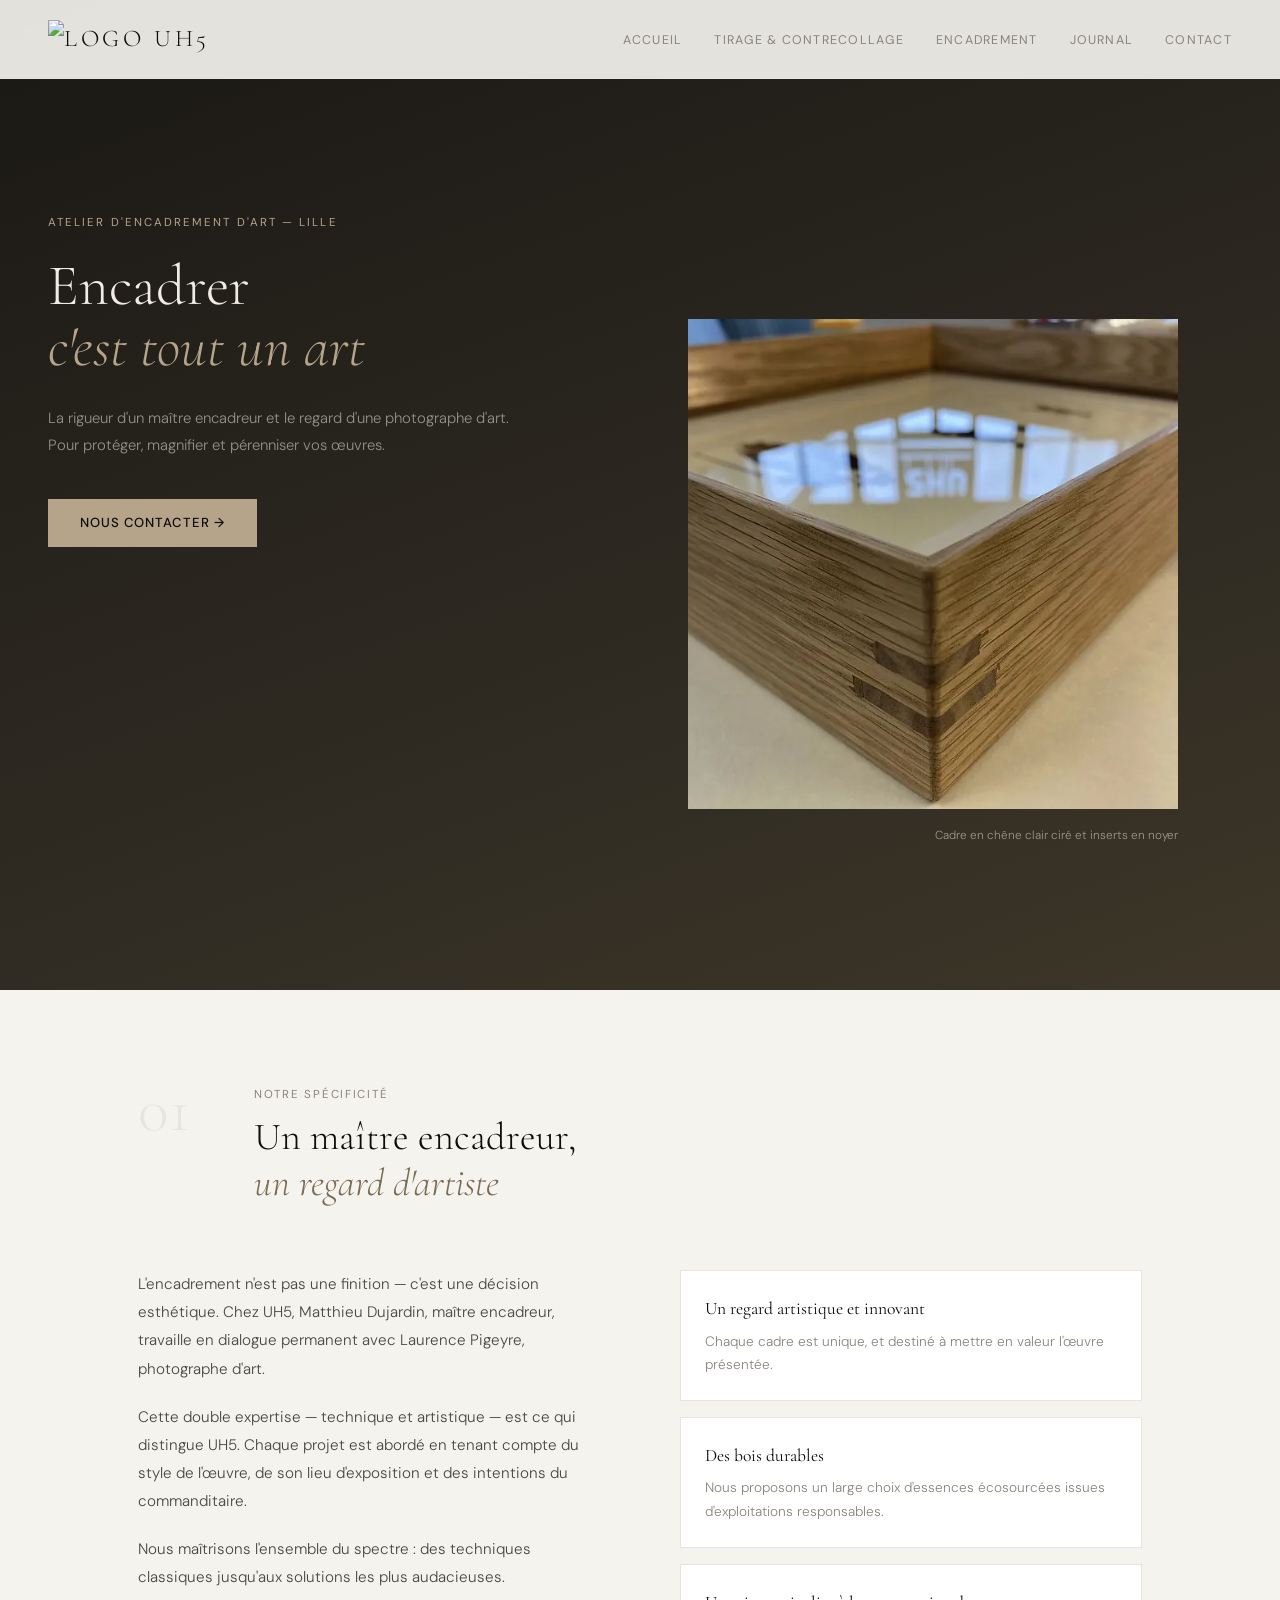
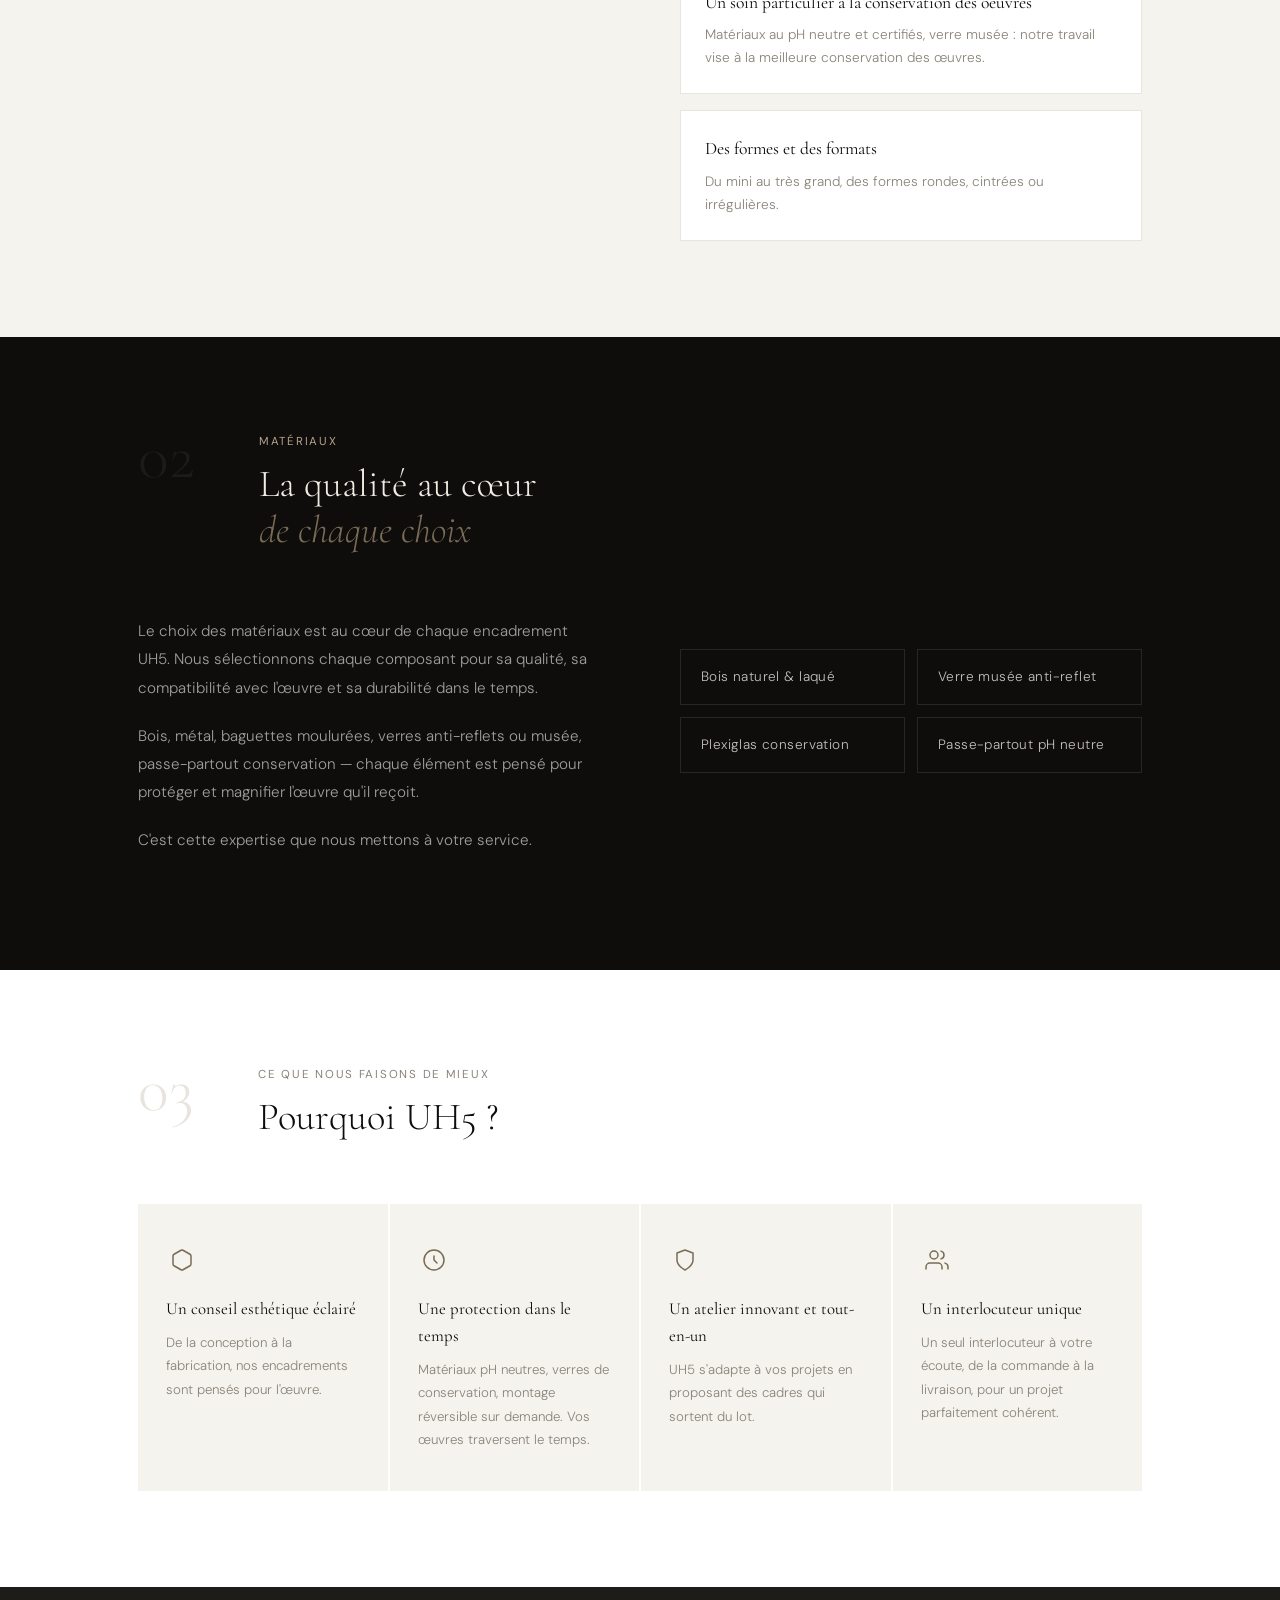
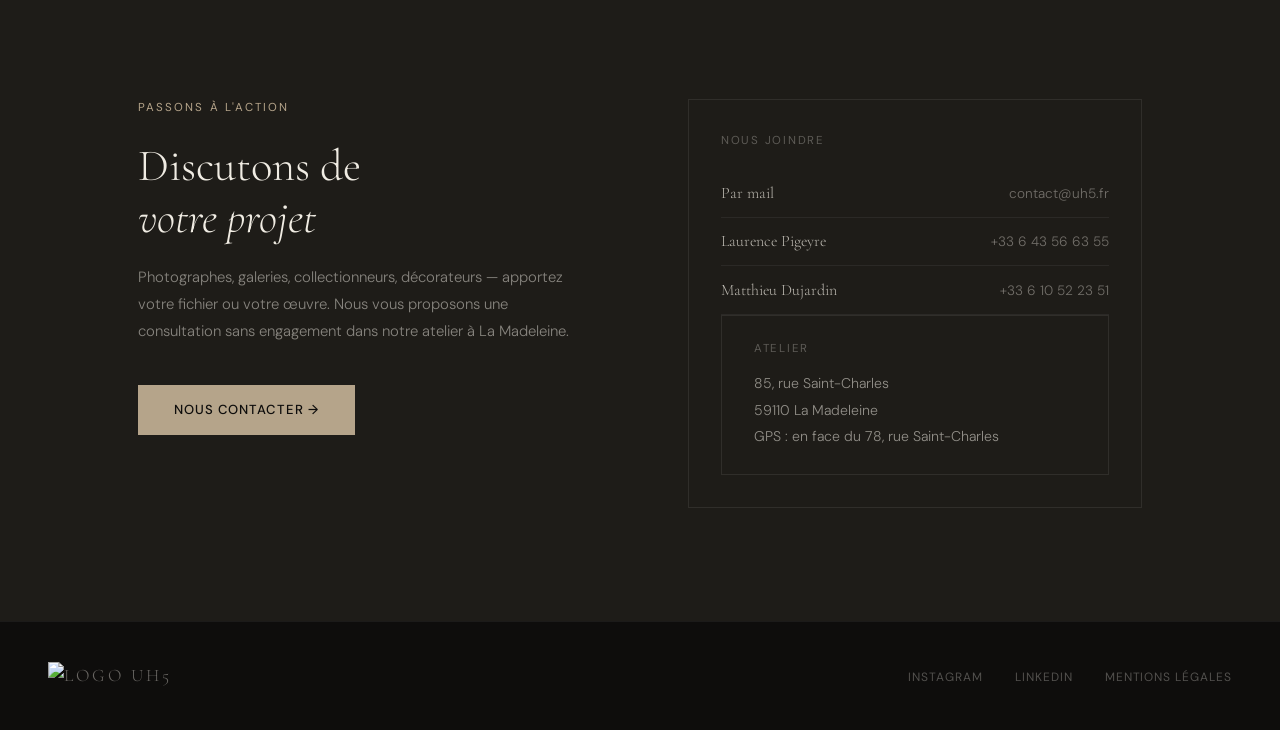
==== commit a6d44e76: "update substack" ====
--- a/encadrement.html
+++ b/encadrement.html
@@ -11,7 +11,7 @@
   <link rel="preconnect" href="https://fonts.gstatic.com" crossorigin>
   <link href="https://fonts.googleapis.com/css2?family=Cormorant+Garamond:ital,wght@0,300;0,400;0,500;1,300;1,400&family=DM+Sans:wght@300;400;500&display=swap" rel="stylesheet">
   <link rel="stylesheet" href="style.css">
-  <script src="https://github.com/ninefortyonestudio/uxnote/releases/download/v1.0.0/uxnote.min-v1.0.0.js"></script>
+   <!-- UX NOTE  <script src="https://github.com/ninefortyonestudio/uxnote/releases/download/v1.0.0/uxnote.min-v1.0.0.js"></script> -->
     <link rel="icon" href="./favicon.ico" type="image/x-icon">
   <link rel="shortcut icon" href="./favicon.ico" type="image/x-icon">
 
@@ -29,7 +29,7 @@
       <li><a href="index.html">Accueil</a></li>
       <li><a href="tirage-contrecollage.html">Tirage & Contrecollage</a></li>
       <li><a href="encadrement.html">Encadrement</a></li>
-     <!-- <li><a href="none">Journal</a></li> -->
+      <li><a href="https://uhcinq.substack.com">Journal</a></li>
       <li><a href="#contact">Contact</a></li>
     </ul>
 
@@ -215,7 +215,7 @@
           <h2 class="cta-title">Discutons de<br><em>votre projet</em></h2>
           <p class="cta-text">Photographes, galeries, collectionneurs, décorateurs — apportez votre fichier ou votre œuvre. Nous vous proposons une consultation sans engagement dans notre atelier à La Madeleine.</p>
           <div class="cta-buttons">
-            <a href="/cdn-cgi/l/email-protection#90f3fffee4f1f3e4d0e5f8a5bef6e2" class="btn-primary">Nous contacter →</a>
+              <a href="mailto:contact@uh5.fr" class="btn-primary">Nous contacter →</a>
             </div>
         </div>
         <div class="cta-right">
--- a/style.css
+++ b/style.css
@@ -1082,8 +1082,11 @@
       .hero-right { padding: 3rem 1.5rem; }
       .hero-right-top { position: static; margin-bottom: 2rem; }
       .container { padding: 0 1.5rem; }
-      section { padding: 4rem 0; }
+      section { padding: 1rem 0; }
       .about-grid { grid-template-columns: 1fr; gap: 3rem; }
+      .benefits-grid { grid-template-columns: 1fr; }
+      .tirage-grid { grid-template-columns: 1fr; }
+      .cc-grid { grid-template-columns: 1fr; }
       .services-grid { grid-template-columns: 1fr; }
       .engagement-grid { grid-template-columns: 1fr 1fr; }
       .section-header { gap: 1.5rem; }
@@ -1110,8 +1113,8 @@
     .nav-burger {
     display : none ;
       }
-    .hero-right-image-container {
-      display : block;
+    .hero-right {
+      display : flex;
     }
     }
 
@@ -1123,7 +1126,7 @@
     .nav-burger {
     display : flex ;  
     }
-    .hero-right-image-container {
+    .hero-right {
       display : none;
     }
      }
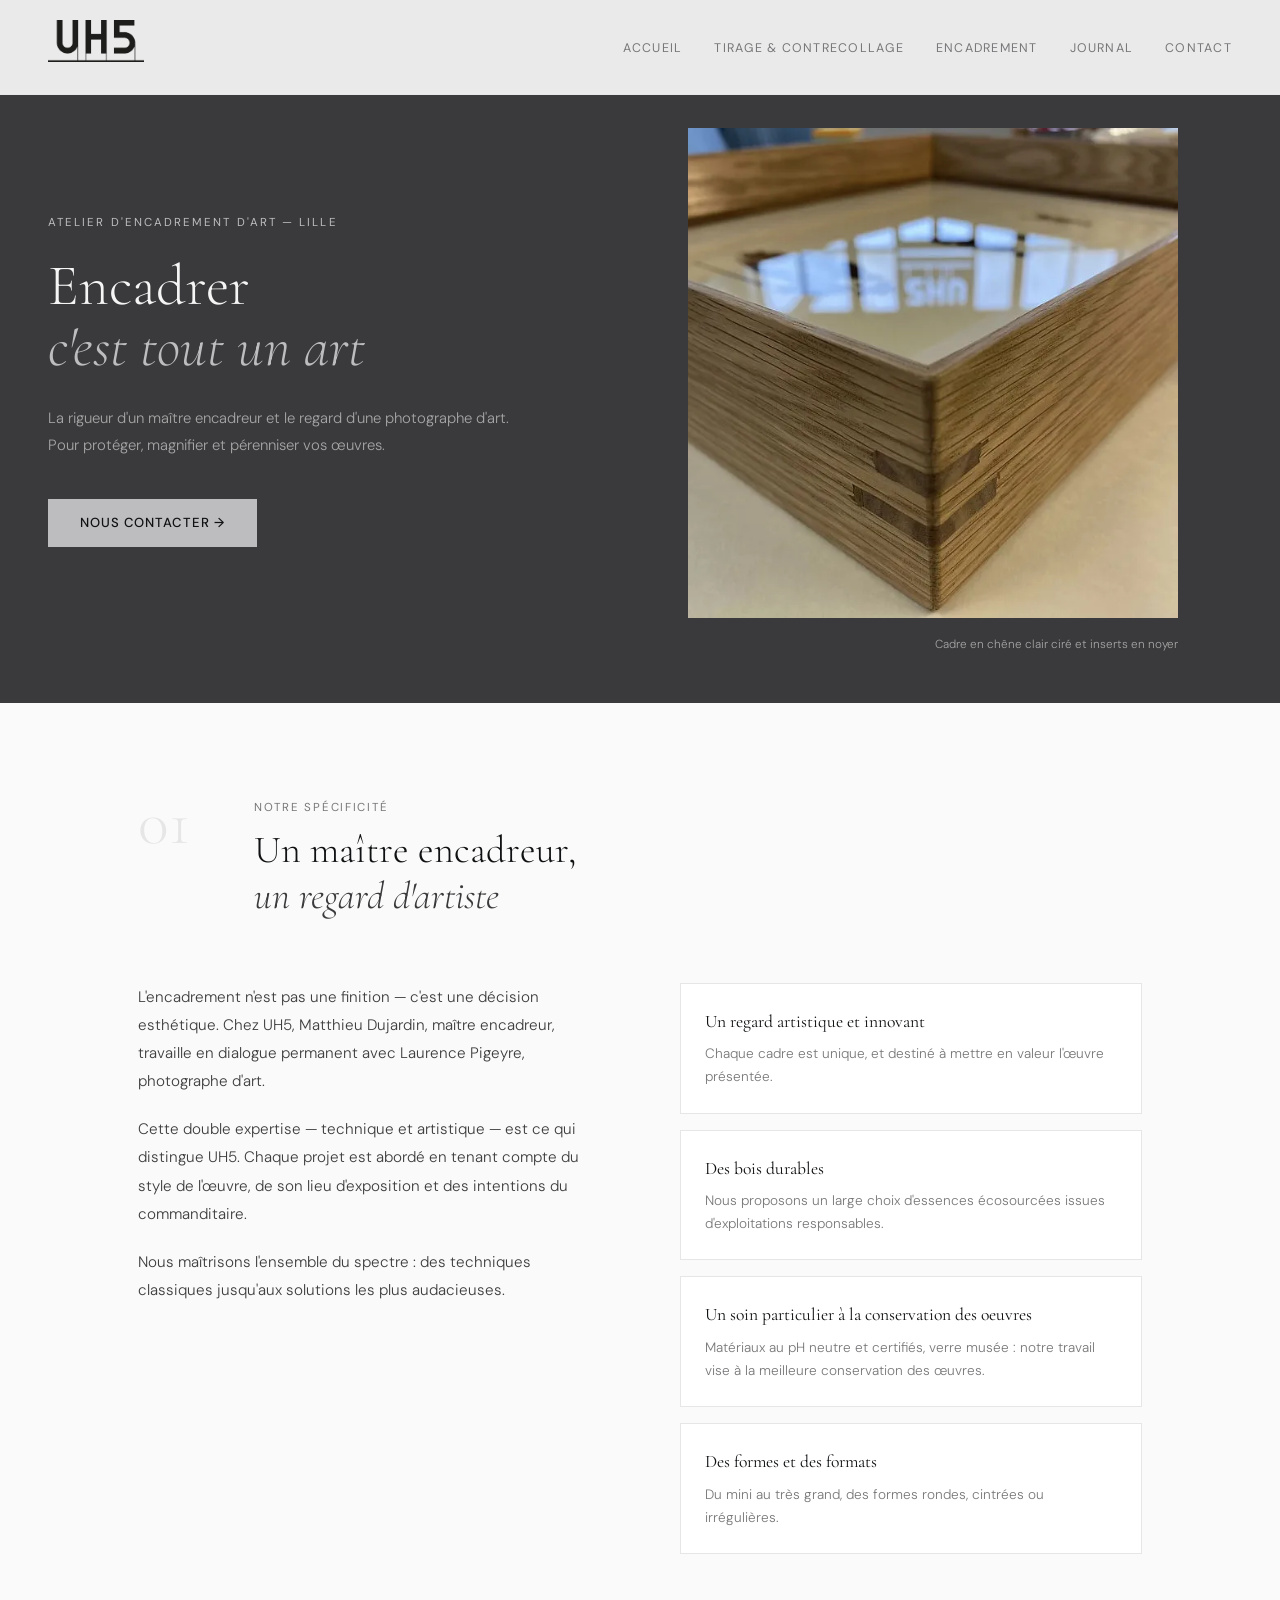
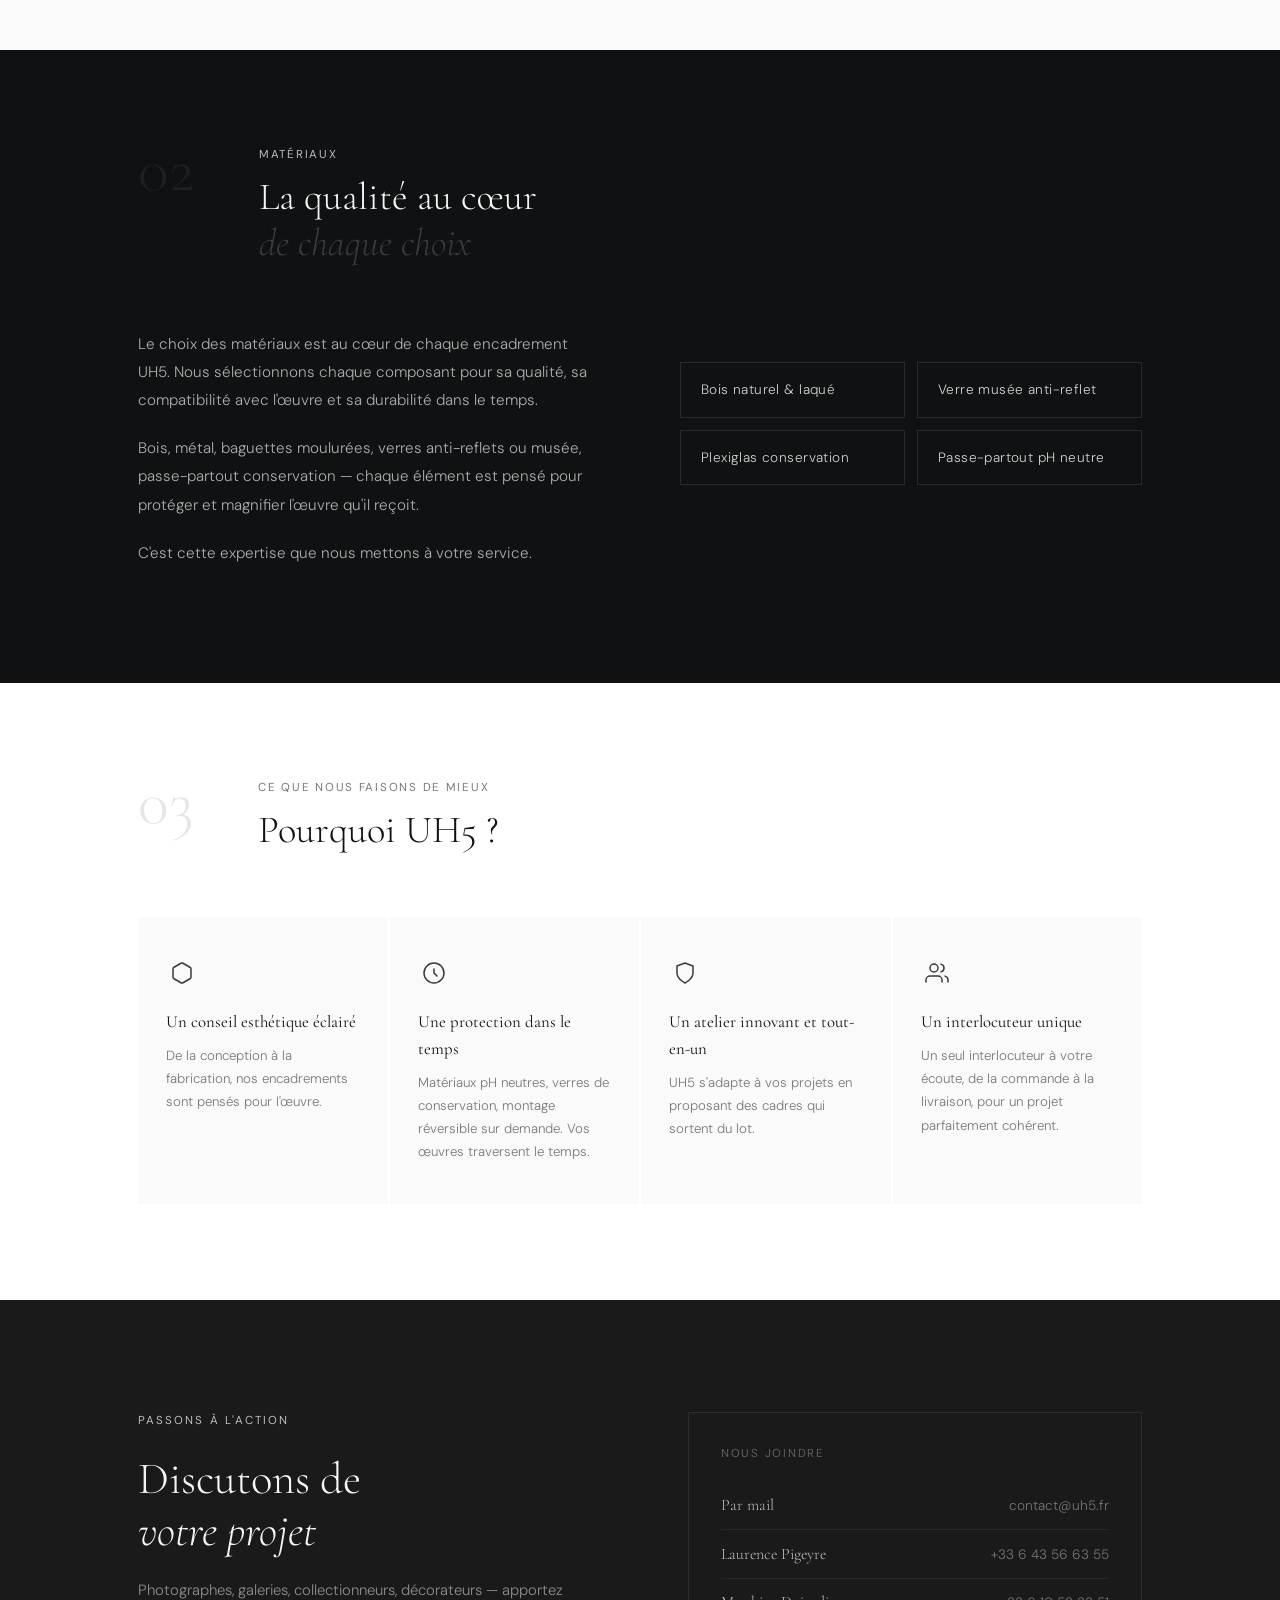
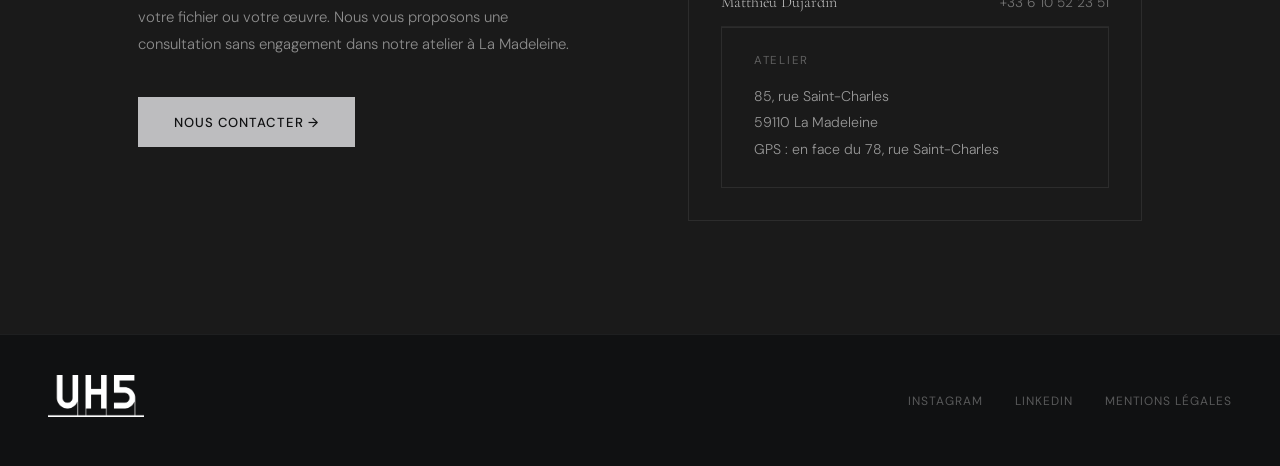
==== commit d1535e31: "new dev" ====
--- a/encadrement.html
+++ b/encadrement.html
@@ -22,14 +22,14 @@
 
 <!-- Navigation -->
   <nav>
-    <a href="/" class="nav-logo"><img class="nav-logo-img" src="img/logo-uh5.png" alt="Logo UH5"></a>
+    <a href="/" class="nav-logo"><img class="nav-logo-img" src="img/logo-uh5_250.webp" alt="Logo UH5"></a>
     
 
     <ul class="nav-links">
       <li><a href="index.html">Accueil</a></li>
       <li><a href="tirage-contrecollage.html">Tirage & Contrecollage</a></li>
       <li><a href="encadrement.html">Encadrement</a></li>
-      <li><a href="https://uhcinq.substack.com">Journal</a></li>
+      <li><a href="https://uhcinq.substack.com" target="_blank" rel="nofollow">Journal</a></li>
       <li><a href="#contact">Contact</a></li>
     </ul>
 
@@ -46,7 +46,7 @@
       <li><a href="index.html">Accueil</a></li>
       <li><a href="tirage-contrecollage.html">Tirage & Contrecollage</a></li>
       <li><a href="encadrement.html">Encadrement</a></li>
-    <!--  <li><a href="xx">Journal</a></li> -->
+      <li><a href="https://uhcinq.substack.com" target="_blank" rel="nofollow">Journal</a></li>
       <li><a href="#contact">Contact</a></li>
     </ul>
     <div class="nav-menu-footer">
@@ -248,7 +248,7 @@
 
   <!-- Footer -->
   <footer>
-    <span class="footer-logo"><img class="nav-logo-img" src="img/logo-uh5-w.png" alt="Logo UH5"></span>
+    <span class="footer-logo"><img class="nav-logo-img" src="img/logo-uh5_250_w.webp" alt="Logo UH5"></span>
     
      <ul class="footer-links">
       <li><a href="https://www.instagram.com/uh5_roubaix/">Instagram</a></li>
@@ -291,4 +291,4 @@
   </script>
 
 </body>
-</html>
+</html>
--- a/style.css
+++ b/style.css
@@ -1,12 +1,11 @@
-
-    :root {
-      --black: #0e0d0c;
-      --off-white: #f5f3ee;
-      --warm-gray: #8a8479;
-      --light-gray: #e8e5de;
-      --accent: #b5a48a;
-      --accent-dark: #7a6b55;
-      --text: #2a2925;
+:root {
+      --black: #101112;
+      --off-white: #fafafa;
+      --warm-gray: #78787a;
+      --light-gray: #e6e6e7;
+      --accent: #bdbdbf;
+      --accent-dark: #3a3a3c;
+      --text: #0a0a0a;
       --serif: 'Cormorant Garamond', Georgia, serif;
       --sans: 'DM Sans', sans-serif;
     }
@@ -31,7 +30,7 @@
       align-items: center;
       justify-content: space-between;
       padding: 1.25rem 3rem;
-      background: rgba(245, 243, 238, 0.92);
+      background: rgba(250, 250, 250, 0.92);
       backdrop-filter: blur(12px);
       border-bottom: 1px solid var(--light-gray);
     }
@@ -45,10 +44,11 @@
       text-decoration: none;
       position: relative;
       z-index: 201;
+      
     }
 
        .nav-logo-img {
-      size: 48px;
+      width: 96px;
     }
 
     /* Burger button & nav links */
@@ -113,7 +113,7 @@
       position: fixed;
       inset: 0;
       z-index: 199;
-      background: rgba(245, 243, 238, 0.98);
+      background: rgba(250, 250, 250, 0.98);
       backdrop-filter: blur(20px);
       display: flex;
       flex-direction: column;
@@ -195,12 +195,12 @@
 
     /* ─── HERO ─── */
     .hero {
-      min-height: 110vh;
-      background: linear-gradient(160deg, #1a1814 0%, #2e2a22 60%, #3d3628 100%);
+      background: var(--accent-dark);
       display: grid;
       grid-template-columns: 1fr 1fr;
       position: relative;
       overflow: hidden;
+      padding-bottom: 0;
     }
     .hero-left {
       
@@ -232,14 +232,14 @@
       font-size: clamp(2.8rem, 4.5vw, 5rem);
       font-weight: 300;
       line-height: 1.05;
-      color: #f0ece3;
+      color: #f5f5f5;
       margin-bottom: 1.75rem;
     }
     .hero-title em { font-style: italic; color: var(--accent); }
     .hero-tagline {
       font-size: .93rem;
       font-weight: 300;
-      color: rgba(240,236,227,.55);
+      color: rgba(255,255,255,.55);
       line-height: 1.8;
       max-width: 90%;
       margin-bottom: 2.5rem;
@@ -247,7 +247,7 @@
     .hero-legende {
       font-size: .73rem;
       font-weight: 300;
-      color: rgba(240,236,227,.55);
+      color: rgba(255,255,255,.55);
       line-height: 1.8;
       max-width: 90%;
       margin-top: 1rem;
@@ -270,7 +270,7 @@
       text-decoration: none;
       transition: background .2s, gap .2s;
     }
-    .hero-cta:hover { background: #c4b49a; gap: 1rem; }
+    .hero-cta:hover { background: #8c8c8c; gap: 1rem; }
 
 
  
@@ -347,13 +347,13 @@
       display: grid;
       grid-template-columns: 1fr 1fr;
       gap: 5rem;
-      align-items: start;
+      align-items: center;
     }
     .about-body p {
       font-size: .95rem;
       font-weight: 300;
       line-height: 1.85;
-      color: #4a4740;
+      color: #3d3d3d;
       margin-bottom: 1.25rem;
     }
     .about-values {
@@ -427,18 +427,19 @@
     }
 
     /* ─── SERVICES ─── */
-    .services-section { background: var(--black); }
-    .services-section .section-num { color: rgba(255,255,255,.05); }
-    .services-section .section-label { color: var(--accent); }
-    .services-section .section-title { color: #f0ece3; }
+    .services-section { background: var(--off-white); }
+    .services-section .section-num { color: var(--light-gray); }
+    .services-section .section-label { color: var(--warm-gray); }
+    .services-section .section-title { color: var(--black); }
+    .services-section .section-title em { color: var(--accent-dark); }
     .services-grid {
       display: grid;
       grid-template-columns: repeat(3, 1fr);
       gap: 1px;
-      background: rgba(255,255,255,.06);
+      background: var(--light-gray);
     }
     .service-card {
-      background: #1a1814;
+      background: #ffffff;
       padding: 2.5rem 2rem 2rem;
       display: flex;
       flex-direction: column;
@@ -452,31 +453,31 @@
       position: absolute;
       top: 0; left: 0; right: 0;
       height: 1px;
-      background: var(--accent);
+      background: var(--accent-dark);
       transform: scaleX(0);
       transform-origin: left;
       transition: transform .3s;
     }
-    .service-card:hover { background: #221e18; }
+    .service-card:hover { background: #f5f5f5; }
     .service-card:hover::before { transform: scaleX(1); }
     .service-card-num {
       font-family: var(--serif);
       font-size: .85rem;
       font-weight: 300;
-      color: rgba(181,164,138,.4);
+      color: var(--warm-gray);
       letter-spacing: .1em;
     }
     .service-card h3 {
       font-family: var(--serif);
       font-size: 1.4rem;
       font-weight: 300;
-      color: #f0ece3;
+      color: var(--black);
       line-height: 1.2;
     }
     .service-card p {
       font-size: .85rem;
       font-weight: 300;
-      color: rgba(240,236,227,.5);
+      color: var(--warm-gray);
       line-height: 1.75;
       flex: 1;
     }
@@ -487,7 +488,7 @@
       font-size: .78rem;
       letter-spacing: .1em;
       text-transform: uppercase;
-      color: var(--accent);
+      color: var(--accent-dark);
       text-decoration: none;
       transition: gap .2s;
       margin-top: .5rem;
@@ -496,7 +497,7 @@
     .service-specs {
       margin-top: .5rem;
       padding-top: 1.25rem;
-      border-top: 1px solid rgba(255,255,255,.07);
+      border-top: 1px solid var(--light-gray);
       display: flex;
       flex-direction: column;
       gap: .4rem;
@@ -504,18 +505,18 @@
     .service-spec {
       font-size: .78rem;
       font-weight: 300;
-      color: rgba(240,236,227,.3);
+      color: var(--warm-gray);
       display: flex;
       align-items: center;
       gap: .5rem;
     }
     .service-spec::before {
       content: '·';
-      color: var(--accent);
+      color: var(--accent-dark);
     }
 
     /* ─── ENGAGEMENT ─── */
-    .engagement-section { background: var(--off-white); border-top: 1px solid var(--light-gray); }
+    .engagement-section { background: var(--off-white);  }
     .engagement-grid {
       display: grid;
       grid-template-columns: repeat(4, 1fr);
@@ -527,7 +528,7 @@
       padding: 2.5rem 2rem;
       transition: background .2s;
     }
-    .engagement-item:hover { background: #eceae3; }
+    .engagement-item:hover { background: #ececec; }
     .engagement-num {
       font-family: var(--serif);
       font-size: 2.5rem;
@@ -549,7 +550,7 @@
       color: var(--warm-gray);
       line-height: 1.75;
     }
-   .divide-section { background: var(--black);padding: 0; height: 1px; }
+   .divide-section { background: var(--light-gray);padding: 0; height: 1px; margin-right: 3rem;margin-left: 3rem;}
 
     /* ─── RÉFÉRENCES ─── */
     .ref-section { background: var(--off-white); }
@@ -591,7 +592,7 @@
       font-size: .95rem;
       line-height: 1.85;
       font-weight: 300;
-      color: #4a4740;
+      color: #3d3d3d;
       margin-top: 1.25rem;
       margin-bottom: 1.25rem;
 
@@ -628,9 +629,11 @@
 
     /* Clients */
     .ref-right {
-      display: flex;
-      flex-direction: column;
-      gap: 3rem;
+      display: contents;
+    }
+    .ref-clients {
+      grid-column: 2;
+      grid-row: 1;
     }
     .ref-clients-label {
       font-size: .72rem;
@@ -666,6 +669,12 @@
 
     /* Témoignage */
     .ref-testimonial {
+      grid-column: 1 / -1;
+      grid-row: 2;
+      justify-self: center;
+      text-align: center;
+      max-width: 600px;
+      margin-top: 2rem;
       padding: 2rem;
       border: 1px solid var(--light-gray);
       background: #fff;
@@ -680,7 +689,8 @@
       color: var(--light-gray);
       position: absolute;
       top: 1.25rem;
-      left: 1.5rem;
+      left: 50%;
+      transform: translateX(-50%);
       pointer-events: none;
     }
     .ref-testimonial-text {
@@ -695,6 +705,9 @@
       z-index: 1;
     }
     .ref-testimonial-author {
+      display: flex;
+      flex-direction: column;
+      align-items: center;
       margin-top: 1.25rem;
       padding-top: 1.25rem;
       border-top: 1px solid var(--light-gray);
@@ -724,7 +737,7 @@
       font-size: .95rem;
       font-weight: 300;
       line-height: 1.85;
-      color: #4a4740;
+      color: #3d3d3d;
       margin-bottom: 1.25rem;
     }
     .specs-list {
@@ -792,11 +805,11 @@
     /* CONTRE-COLLAGE */
     .contrecollage-section {
       background: var(--black);
-      color: #f0ece3;
+      color: #f5f5f5;
     }
     .contrecollage-section .section-num { color: rgba(255,255,255,.06); }
     .contrecollage-section .section-label { color: var(--accent); }
-    .contrecollage-section .section-title { color: #f0ece3; }
+    .contrecollage-section .section-title { color: #f5f5f5; }
     .cc-grid {
       display: grid;
       grid-template-columns: 1fr 1fr;
@@ -807,7 +820,7 @@
       font-size: .95rem;
       font-weight: 300;
       line-height: 1.85;
-      color: rgba(240,236,227,.65);
+      color: rgba(255,255,255,.65);
       margin-bottom: 1.25rem;
     }
     .cc-supports {
@@ -821,12 +834,12 @@
       border: 1px solid rgba(255,255,255,.1);
       font-size: .85rem;
       font-weight: 300;
-      color: rgba(240,236,227,.8);
+      color: rgba(255,255,255,.8);
       letter-spacing: .03em;
     }
     .cc-process {
       padding-left: 2rem;
-      border-left: 1px solid rgba(181,164,138,.2);
+      border-left: 1px solid rgba(160,160,163,.2);
     }
     .cc-process-title {
       font-family: var(--serif);
@@ -845,7 +858,7 @@
       font-family: var(--serif);
       font-size: .85rem;
       font-weight: 300;
-      color: rgba(181,164,138,.5);
+      color: rgba(160,160,163,.5);
       padding-top: .1rem;
       flex-shrink: 0;
       width: 24px;
@@ -853,13 +866,13 @@
     .cc-step-content h4 {
       font-size: .9rem;
       font-weight: 400;
-      color: #f0ece3;
+      color: #f5f5f5;
       margin-bottom: .25rem;
     }
     .cc-step-content p {
       font-size: .83rem;
       font-weight: 300;
-      color: rgba(240,236,227,.5);
+      color: rgba(255,255,255,.5);
       line-height: 1.7;
       margin-bottom: 0;
     }
@@ -876,7 +889,7 @@
       background: var(--off-white);
       transition: background .2s;
     }
-    .benefit-item:hover { background: #eceae3; }
+    .benefit-item:hover { background: #ececec; }
     .benefit-icon {
       width: 32px;
       height: 32px;
@@ -905,7 +918,7 @@
     /* ─── CTA FINAL ─── */
      
     .cta-section {
-      background: #1e1c18;
+      background: #1a1a1a;
       padding: 7rem 0;
     }
     .cta-grid {
@@ -926,7 +939,7 @@
       font-family: var(--serif);
       font-size: clamp(2rem, 3.5vw, 3rem);
       font-weight: 300;
-      color: #f0ece3;
+      color: #f5f5f5;
       line-height: 1.15;
       margin-bottom: 1.25rem;
     }
@@ -934,7 +947,7 @@
     .cta-text {
       font-size: .93rem;
       font-weight: 300;
-      color: rgba(240,236,227,.5);
+      color: rgba(255,255,255,.5);
       line-height: 1.8;
       margin-bottom: 2.5rem;
     }
@@ -957,14 +970,14 @@
       text-decoration: none;
       transition: background .2s;
     }
-    .btn-primary:hover { background: #c4b49a; }
+    .btn-primary:hover { background: #8c8c8c; }
     .btn-secondary {
       display: inline-flex;
       align-items: center;
       gap: .6rem;
       padding: .9rem 2.25rem;
       border: 1px solid rgba(255,255,255,.15);
-      color: rgba(240,236,227,.65);
+      color: rgba(255,255,255,.65);
       font-size: .82rem;
       font-weight: 400;
       letter-spacing: .08em;
@@ -972,7 +985,7 @@
       text-decoration: none;
       transition: border-color .2s, color .2s;
     }
-    .btn-secondary:hover { border-color: rgba(255,255,255,.4); color: #f0ece3; }
+    .btn-secondary:hover { border-color: rgba(255,255,255,.4); color: #f5f5f5; }
 
     .cta-right { }
     .contact-block {
@@ -984,7 +997,7 @@
       font-size: .72rem;
       letter-spacing: .15em;
       text-transform: uppercase;
-      color: rgba(240,236,227,.3);
+      color: rgba(255,255,255,.3);
       margin-bottom: 1.25rem;
     }
     .contact-person {
@@ -999,12 +1012,12 @@
       font-family: var(--serif);
       font-size: 1rem;
       font-weight: 300;
-      color: rgba(240,236,227,.75);
+      color: rgba(255,255,255,.75);
     }
     .contact-tel {
       font-size: .85rem;
       font-weight: 300;
-      color: rgba(240,236,227,.4);
+      color: rgba(255,255,255,.4);
       text-decoration: none;
       
       ;
@@ -1017,13 +1030,13 @@
       font-size: .72rem;
       letter-spacing: .15em;
       text-transform: uppercase;
-      color: rgba(240,236,227,.3);
+      color: rgba(255,255,255,.3);
       margin-bottom: .75rem;
     }
     .address-text {
       font-size: .88rem;
       font-weight: 300;
-      color: rgba(240,236,227,.55);
+      color: rgba(255,255,255,.55);
       line-height: 1.9;
     }
 
@@ -1042,7 +1055,7 @@
       font-weight: 300;
       letter-spacing: .18em;
       text-transform: uppercase;
-      color: rgba(240,236,227,.4);
+      color: rgba(255,255,255,.4);
     }
     .footer-links {
       display: flex;
@@ -1053,11 +1066,11 @@
       font-size: .75rem;
       letter-spacing: .08em;
       text-transform: uppercase;
-      color: rgba(240,236,227,.3);
+      color: rgba(255,255,255,.3);
       text-decoration: none;
       transition: color .2s;
     }
-    .footer-links a:hover { color: rgba(240,236,227,.7); }
+    .footer-links a:hover { color: rgba(255,255,255,.7); }
 
     /* ─── ANIMATIONS ─── */
     @keyframes fadeUp {
@@ -1076,13 +1089,13 @@
     @media (max-width: 960px) {
     
       nav { padding: 1rem 1.5rem; }
-      .nav-menu { padding: 5rem 1.5rem 2rem; }
+      .nav-menu { padding: 6rem 1rem 2rem; }
       .hero { grid-template-columns: 1fr; min-height: auto; }
-      .hero-left { min-height: 90vh; padding: 7rem 1.5rem 4rem; }
+      .hero-left { min-height: 60vh; padding: 7rem 1.5rem 4rem; }
       .hero-right { padding: 3rem 1.5rem; }
       .hero-right-top { position: static; margin-bottom: 2rem; }
       .container { padding: 0 1.5rem; }
-      section { padding: 1rem 0; }
+      section { padding: 3rem 0; }
       .about-grid { grid-template-columns: 1fr; gap: 3rem; }
       .benefits-grid { grid-template-columns: 1fr; }
       .tirage-grid { grid-template-columns: 1fr; }
@@ -1097,11 +1110,13 @@
        .ref-header { gap: 1.5rem; }
       .ref-num { font-size: 2.5rem; }
       .ref-body { grid-template-columns: 1fr; gap: 3rem; }
+      .ref-clients { grid-column: 1; grid-row: auto; }
+      .ref-testimonial { grid-column: 1; grid-row: auto; max-width: 100%; margin-top: 0; }
     }
     
     @media (max-width: 600px) {
       .engagement-grid { grid-template-columns: 1fr; }
-      .cta-buttons { flex-direction: column; }
+
     }
     
     
@@ -1129,5 +1144,4 @@
     .hero-right {
       display : none;
     }
-     }
-
+     }
